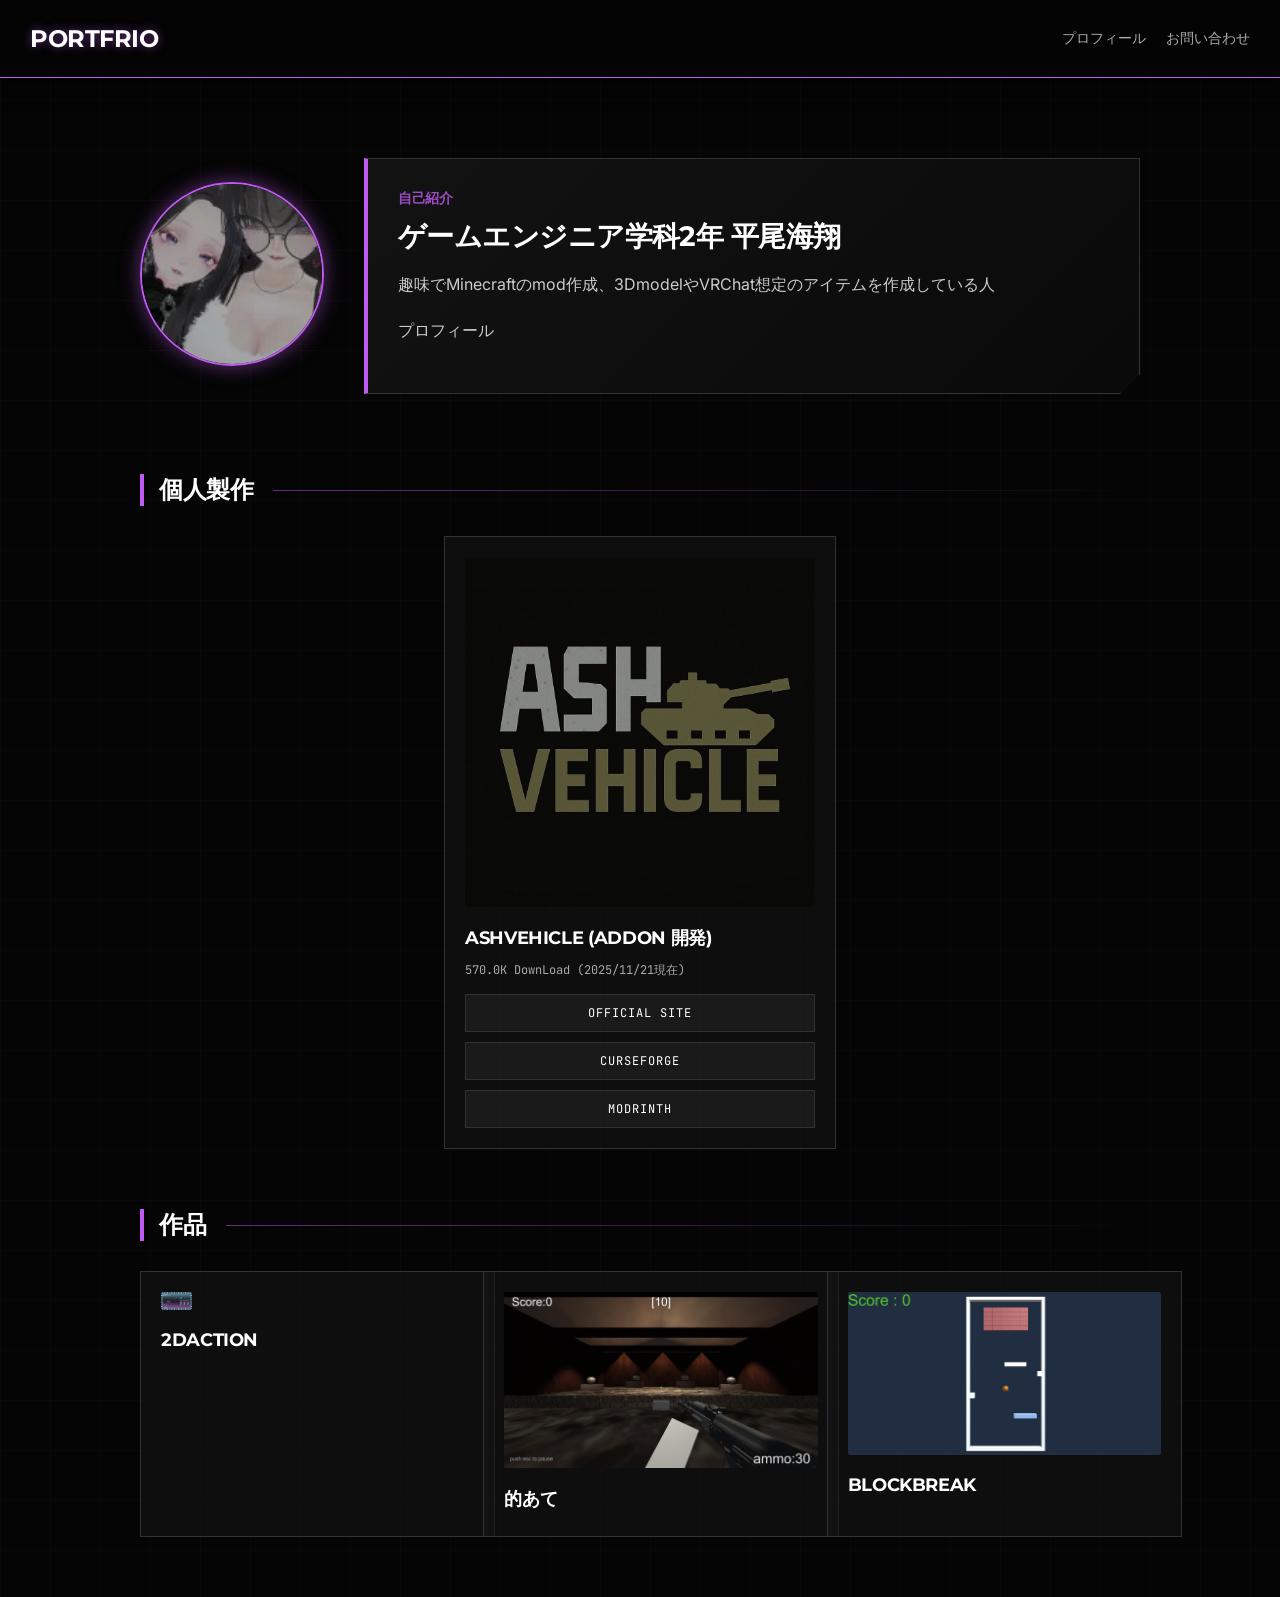
==== index.html @ 1205735f "no message" ====
﻿<!DOCTYPE html>
<html lang="en" xmlns="http://www.w3.org/1999/xhtml">
  <head>
    <meta charset="utf-8" />
    <title>TopParge</title>
    <link rel="preconnect" href="https://fonts.googleapis.com" />
    <link rel="preconnect" href="https://fonts.gstatic.com" crossorigin />
    <link href="https://fonts.googleapis.com/css2?family=Inter:wght@300;400;500;600;700&family=JetBrains+Mono:wght@400;500;700&family=Montserrat:wght@400;500;600;700;800&display=swap" rel="stylesheet" />
    <link rel="stylesheet" href="css/main.css" />
  </head>
  <body>
    <div class="Main">
      <div class="Title">
        <h1>portfrio</h1>
      </div>
      <div class="Menu">
        <p><a href="Profile.html">プロフィール</a></p>
        <p class="contact-note">
          <a
            href="https://mail.google.com/mail/?view=cm&fs=1&to=241210@st.yoshida-g.ac.jp"
            target="_blank"
            rel="noopener noreferrer"
            class="contact-mail"
          >
            お問い合わせ
          </a>
        </p>
      </div>
    </div>

    <div class="Profile">
      <div class="icon">
        <img class="circle-image" src="photo/icon.webp" />
      </div>
      <div class="self-introduction">
        <h3>自己紹介</h3>
        <h4>ゲームエンジニア学科2年 平尾海翔</h4>
        <p>
          趣味でMinecraftのmod作成、3DmodelやVRChat想定のアイテムを作成している人
        </p>
        <p><a href="Profile.html">プロフィール</a></p>
      </div>
    </div>

    <!-- ここから 個人製作セクション -->
    <div class="mywork">
      <h3>個人製作</h3>
      <div class="mywork-list-main">
        <div class="mywork-list">
          <img class="mywork-photo" src="photo/AshVhiecle.png" />
          <h4>AshVehicle (Addon 開発)</h4>
          <p>570.0K DownLoad (2025/11/21現在)</p>
          <div class="link-container">
            <a href="https://ashviper.github.io/AshVehicle-site/" target="_blank" class="link-btn">Official Site</a>
            <a href="https://www.curseforge.com/minecraft/mc-mods/ashvehicle" target="_blank" class="link-btn">CurseForge</a>
            <a href="https://modrinth.com/mod/ashvehicle" target="_blank" class="link-btn">Modrinth</a>
          </div>
        </div>
      </div>
    </div>
    <!-- ここまで 個人製作 -->

    <div class="mywork">
      <h3>作品</h3>
      <div class="mywork-list-main">
        <div class="mywork-list">
          <a href="mywork1.html" class="work-link">
            <img class="mywork-photo" src="photo/2dAction1.png" style="width: 10%; height: 10%;"   />
            <h4>2DAction</h4>
          </a>
        </div>
        <div class="mywork-list">
          <a href="mywork2.html" class="work-link">
            <img class="mywork-photo" src="photo/matoate1.png" />
            <h4>的あて</h4>
          </a>
        </div>
        <div class="mywork-list">
          <a href="mywork3.html" class="work-link">
            <img class="mywork-photo" src="photo/blockbreak1.png" />
            <h4>Blockbreak</h4>
          </a>
        </div>
      </div>
    </div>
  </body>
</html>
---- css/main.css ----
/* --- AshVehicle Theme (Purple Edition) --- */
:root {
  --color-bg: #050505;
  --color-bg-alt: #0f0c0a;
  --color-text: #eeeeee;
  --color-text-muted: #aaaaaa;
  --color-accent: #bf5af2; /* Purple */
  --color-accent-glow: rgba(191, 90, 242, 0.5);
  --color-border: #333333;
  
  --font-heading: "Montserrat", sans-serif;
  --font-body: "Inter", sans-serif;
  --font-mono: "JetBrains Mono", monospace;
}

body {
  margin: 0;
  background-color: var(--color-bg);
  color: var(--color-text);
  font-family: var(--font-body);
  /* Grid Background Pattern */
  background-image: 
    linear-gradient(rgba(191, 90, 242, 0.03) 1px, transparent 1px),
    linear-gradient(90deg, rgba(191, 90, 242, 0.03) 1px, transparent 1px);
  background-size: 50px 50px;
  min-height: 100vh;
}

/* --- Typography --- */
h1, h2, h3, h4 {
  font-family: var(--font-heading);
  text-transform: uppercase;
  font-weight: 700;
  letter-spacing: -0.02em;
  margin: 0;
}

a {
  color: inherit;
  text-decoration: none;
  transition: 0.2s;
}

/* --- Header / HUD Top --- */
.Main {
  background-color: rgba(5, 5, 5, 0.9);
  backdrop-filter: blur(10px);
  display: flex;
  justify-content: space-between;
  align-items: center;
  padding: 15px 30px;
  border-bottom: 1px solid var(--color-accent);
  position: sticky;
  top: 0;
  z-index: 100;
  box-shadow: 0 4px 20px rgba(0,0,0,0.5);
}

.Title h1 {
  font-size: 24px;
  color: #fff;
  text-shadow: 0 0 10px var(--color-accent-glow);
}

.Menu {
  display: flex;
  gap: 20px;
  font-family: var(--font-mono);
  font-size: 14px;
}

.Menu a {
  color: var(--color-text-muted);
  position: relative;
  padding: 5px 0;
}

.Menu a:hover {
  color: var(--color-accent);
  text-shadow: 0 0 8px var(--color-accent-glow);
}

.Menu a::after {
  content: '';
  position: absolute;
  bottom: 0;
  left: 0;
  width: 0%;
  height: 2px;
  background-color: var(--color-accent);
  transition: 0.3s;
}

.Menu a:hover::after {
  width: 100%;
}

/* --- Profile Section (Index) --- */
.Profile {
  display: flex;
  padding: 40px;
  gap: 40px;
  max-width: 1000px;
  margin: 40px auto;
  align-items: center;
}

.icon {
  position: relative;
}

.circle-image {
  width: 180px;
  height: 180px;
  border-radius: 50%;
  object-fit: cover;
  border: 2px solid var(--color-accent);
  box-shadow: 0 0 20px var(--color-accent-glow);
}

.self-introduction {
  flex: 1;
  background: linear-gradient(135deg, rgba(20, 20, 20, 0.9), rgba(10, 10, 10, 0.95));
  padding: 30px;
  border: 1px solid var(--color-border);
  border-left: 4px solid var(--color-accent);
  position: relative;
  clip-path: polygon(
    0 0, 
    100% 0, 
    100% calc(100% - 20px), 
    calc(100% - 20px) 100%, 
    0 100%
  );
}

.self-introduction h3 {
  color: var(--color-accent);
  font-size: 14px;
  font-family: var(--font-mono);
  margin-bottom: 10px;
  opacity: 0.8;
}

.self-introduction h4 {
  font-size: 28px;
  margin-bottom: 15px;
  color: #fff;
}

.self-introduction p {
  line-height: 1.6;
  color: #ccc;
  margin-bottom: 20px;
}

/* --- My Work Section --- */
.mywork {
  max-width: 1000px;
  margin: 0 auto 60px;
  padding: 0 40px;
}

.mywork h3 {
  font-size: 24px;
  margin-bottom: 30px;
  padding-left: 15px;
  border-left: 4px solid var(--color-accent);
  color: #fff;
  display: flex;
  align-items: center;
}

.mywork h3::after {
  content: '';
  flex: 1;
  height: 1px;
  background: linear-gradient(90deg, var(--color-accent), transparent);
  margin-left: 20px;
  opacity: 0.5;
}

.mywork-list-main {
  display: grid;
  grid-template-columns: repeat(auto-fit, minmax(280px, 1fr));
  gap: 30px;
}

.mywork-list {
  background-color: rgba(20, 20, 20, 0.6);
  border: 1px solid var(--color-border);
  padding: 20px;
  transition: 0.3s;
  position: relative;
  overflow: hidden;
  max-width: 350px; /* Prevent stretching */
  width: 100%; /* Ensure it takes available space up to max-width */
  margin: 0 auto; /* Center in grid cell if needed */
}

.mywork-list:hover {
  border-color: var(--color-accent);
  background-color: rgba(30, 30, 30, 0.8);
  transform: translateY(-5px);
  box-shadow: 0 10px 30px rgba(0,0,0,0.5);
}

/* Corner accents for cards */
.mywork-list::before {
  content: '';
  position: absolute;
  top: 0;
  left: 0;
  width: 10px;
  height: 10px;
  border-top: 2px solid var(--color-accent);
  border-left: 2px solid var(--color-accent);
  opacity: 0;
  transition: 0.3s;
}

.mywork-list::after {
  content: '';
  position: absolute;
  bottom: 0;
  right: 0;
  width: 10px;
  height: 10px;
  border-bottom: 2px solid var(--color-accent);
  border-right: 2px solid var(--color-accent);
  opacity: 0;
  transition: 0.3s;
}

.mywork-list:hover::before,
.mywork-list:hover::after {
  opacity: 1;
}

.mywork-photo {
  width: 100%;
  border-radius: 2px;
  margin-bottom: 15px;
  filter: grayscale(20%);
  transition: 0.3s;
}

.mywork-list:hover .mywork-photo {
  filter: grayscale(0%);
}

.mywork-list h4 {
  font-size: 18px;
  margin-bottom: 5px;
  color: #fff;
}

.mywork-list p {
  font-family: var(--font-mono);
  font-size: 12px;
  color: var(--color-text-muted);
  margin-bottom: 15px;
}

/* Work Link Wrapper */
.work-link {
  display: block;
  color: inherit;
  text-decoration: none;
}

.work-link:hover h4 {
  color: var(--color-accent);
  text-shadow: 0 0 10px var(--color-accent-glow);
}

/* Link Buttons */
.link-container {
  display: flex;
  flex-direction: column;
  gap: 10px;
  margin-top: 15px;
}

.link-btn {
  display: flex;
  align-items: center;
  justify-content: center;
  padding: 10px;
  background: rgba(255, 255, 255, 0.05);
  border: 1px solid rgba(255, 255, 255, 0.1);
  color: #fff;
  font-family: var(--font-mono);
  font-size: 12px;
  text-transform: uppercase;
  letter-spacing: 1px;
  transition: 0.3s;
  position: relative;
  overflow: hidden;
}

.link-btn:hover {
  background: var(--color-accent);
  border-color: var(--color-accent);
  color: #000;
  font-weight: 700;
  box-shadow: 0 0 15px var(--color-accent-glow);
}

/* Responsive */
@media (max-width: 768px) {
  .Profile {
    flex-direction: column;
    text-align: center;
    padding: 20px;
  }
  
  .self-introduction {
    border-left: 1px solid var(--color-border);
    border-top: 4px solid var(--color-accent);
  }
  
  .mywork-list-main {
    grid-template-columns: 1fr;
  }
}
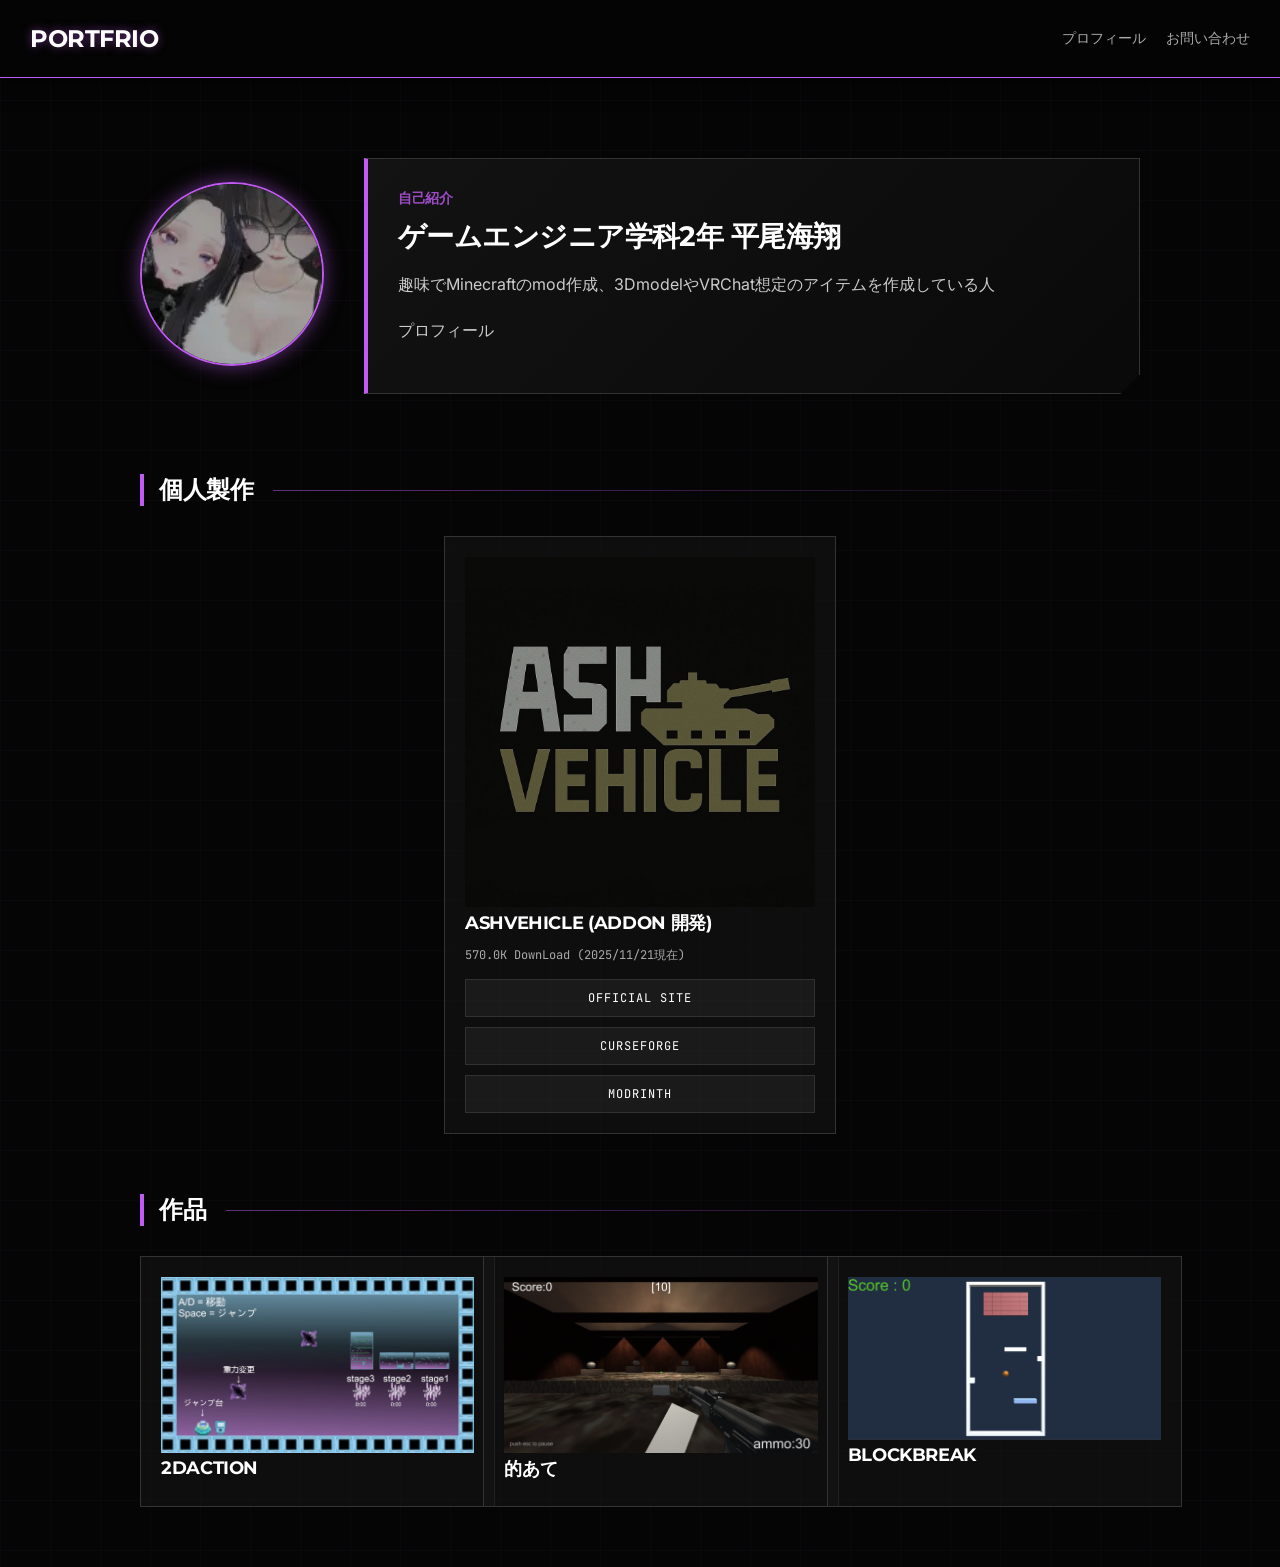
==== commit 6ee0b545: "no message" ====
--- a/index.html
+++ b/index.html
@@ -65,7 +65,7 @@
       <div class="mywork-list-main">
         <div class="mywork-list">
           <a href="mywork1.html" class="work-link">
-            <img class="mywork-photo" src="photo/2dAction1.png" style="width: 10%; height: 10%;"   />
+            <img class="mywork-photo" src="photo/2dAction1.png" />
             <h4>2DAction</h4>
           </a>
         </div>
--- a/css/main.css
+++ b/css/main.css
@@ -237,10 +237,20 @@
   opacity: 1;
 }
 
+.image-wrapper {
+  width: 100%;
+  height: 140px;               /* 画像表示エリアの固定高さ */
+  display: flex;
+  align-items: center;
+  justify-content: center;
+  background: rgba(0, 0, 0, 0.4);
+  margin-bottom: 15px;
+}
+
 .mywork-photo {
-  width: 100%;
-  border-radius: 2px;
-  margin-bottom: 15px;
+  max-width: 100%;
+  max-height: 100%;
+  object-fit: contain;         /* ロゴ全体を収める */
   filter: grayscale(20%);
   transition: 0.3s;
 }
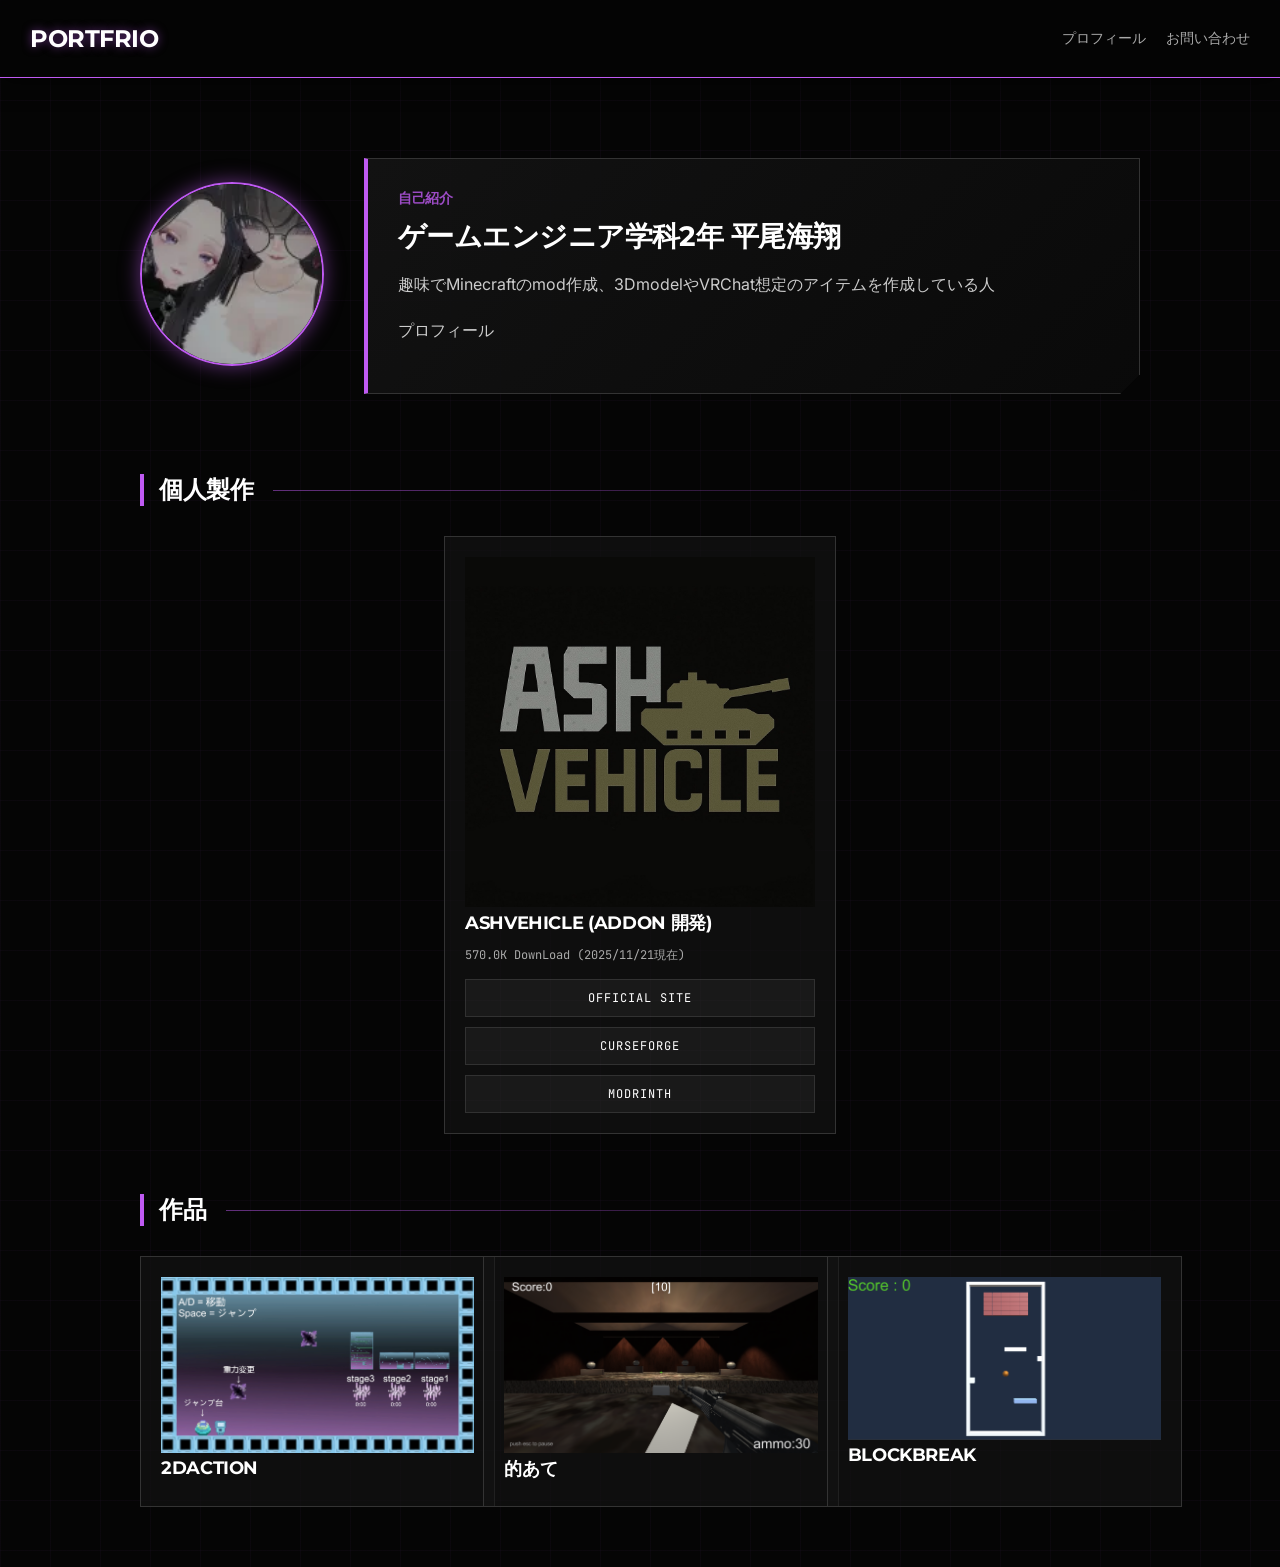
==== commit cd3dd406: "no message" ====
--- a/index.html
+++ b/index.html
@@ -9,7 +9,7 @@
     <link rel="stylesheet" href="css/main.css" />
   </head>
   <body>
-    <div class="Main">
+    <div class="Main animate-on-scroll">
       <div class="Title">
         <h1>portfrio</h1>
       </div>
@@ -28,7 +28,7 @@
       </div>
     </div>
 
-    <div class="Profile">
+    <div class="Profile animate-on-scroll">
       <div class="icon">
         <img class="circle-image" src="photo/icon.webp" />
       </div>
@@ -43,7 +43,7 @@
     </div>
 
     <!-- ここから 個人製作セクション -->
-    <div class="mywork">
+    <div class="mywork animate-on-scroll">
       <h3>個人製作</h3>
       <div class="mywork-list-main">
         <div class="mywork-list">
@@ -60,7 +60,7 @@
     </div>
     <!-- ここまで 個人製作 -->
 
-    <div class="mywork">
+    <div class="mywork animate-on-scroll">
       <h3>作品</h3>
       <div class="mywork-list-main">
         <div class="mywork-list">
@@ -83,5 +83,6 @@
         </div>
       </div>
     </div>
+    <script src="js/script.js"></script>
   </body>
 </html>
--- a/css/main.css
+++ b/css/main.css
@@ -334,3 +334,60 @@
     grid-template-columns: 1fr;
   }
 }
+
+/* --- Animations --- */
+@keyframes fadeIn {
+  from { opacity: 0; }
+  to { opacity: 1; }
+}
+
+@keyframes slideInUp {
+  from {
+    opacity: 0;
+    transform: translateY(30px);
+  }
+  to {
+    opacity: 1;
+    transform: translateY(0);
+  }
+}
+
+@keyframes slideInLeft {
+  from {
+    opacity: 0;
+    transform: translateX(-30px);
+  }
+  to {
+    opacity: 1;
+    transform: translateX(0);
+  }
+}
+
+@keyframes bgScroll {
+  0% { background-position: 0 0; }
+  100% { background-position: 50px 50px; }
+}
+
+/* Apply background animation to body */
+body {
+  animation: bgScroll 20s linear infinite;
+}
+
+/* Scroll Animation Classes */
+.animate-on-scroll {
+  opacity: 0;
+  transform: translateY(30px);
+  transition: opacity 0.6s ease-out, transform 0.6s ease-out;
+  will-change: opacity, transform;
+}
+
+.animate-on-scroll.is-visible {
+  opacity: 1;
+  transform: translateY(0);
+}
+
+/* Staggered delays for children if needed */
+.mywork-list:nth-child(1) { transition-delay: 0.1s; }
+.mywork-list:nth-child(2) { transition-delay: 0.2s; }
+.mywork-list:nth-child(3) { transition-delay: 0.3s; }
+
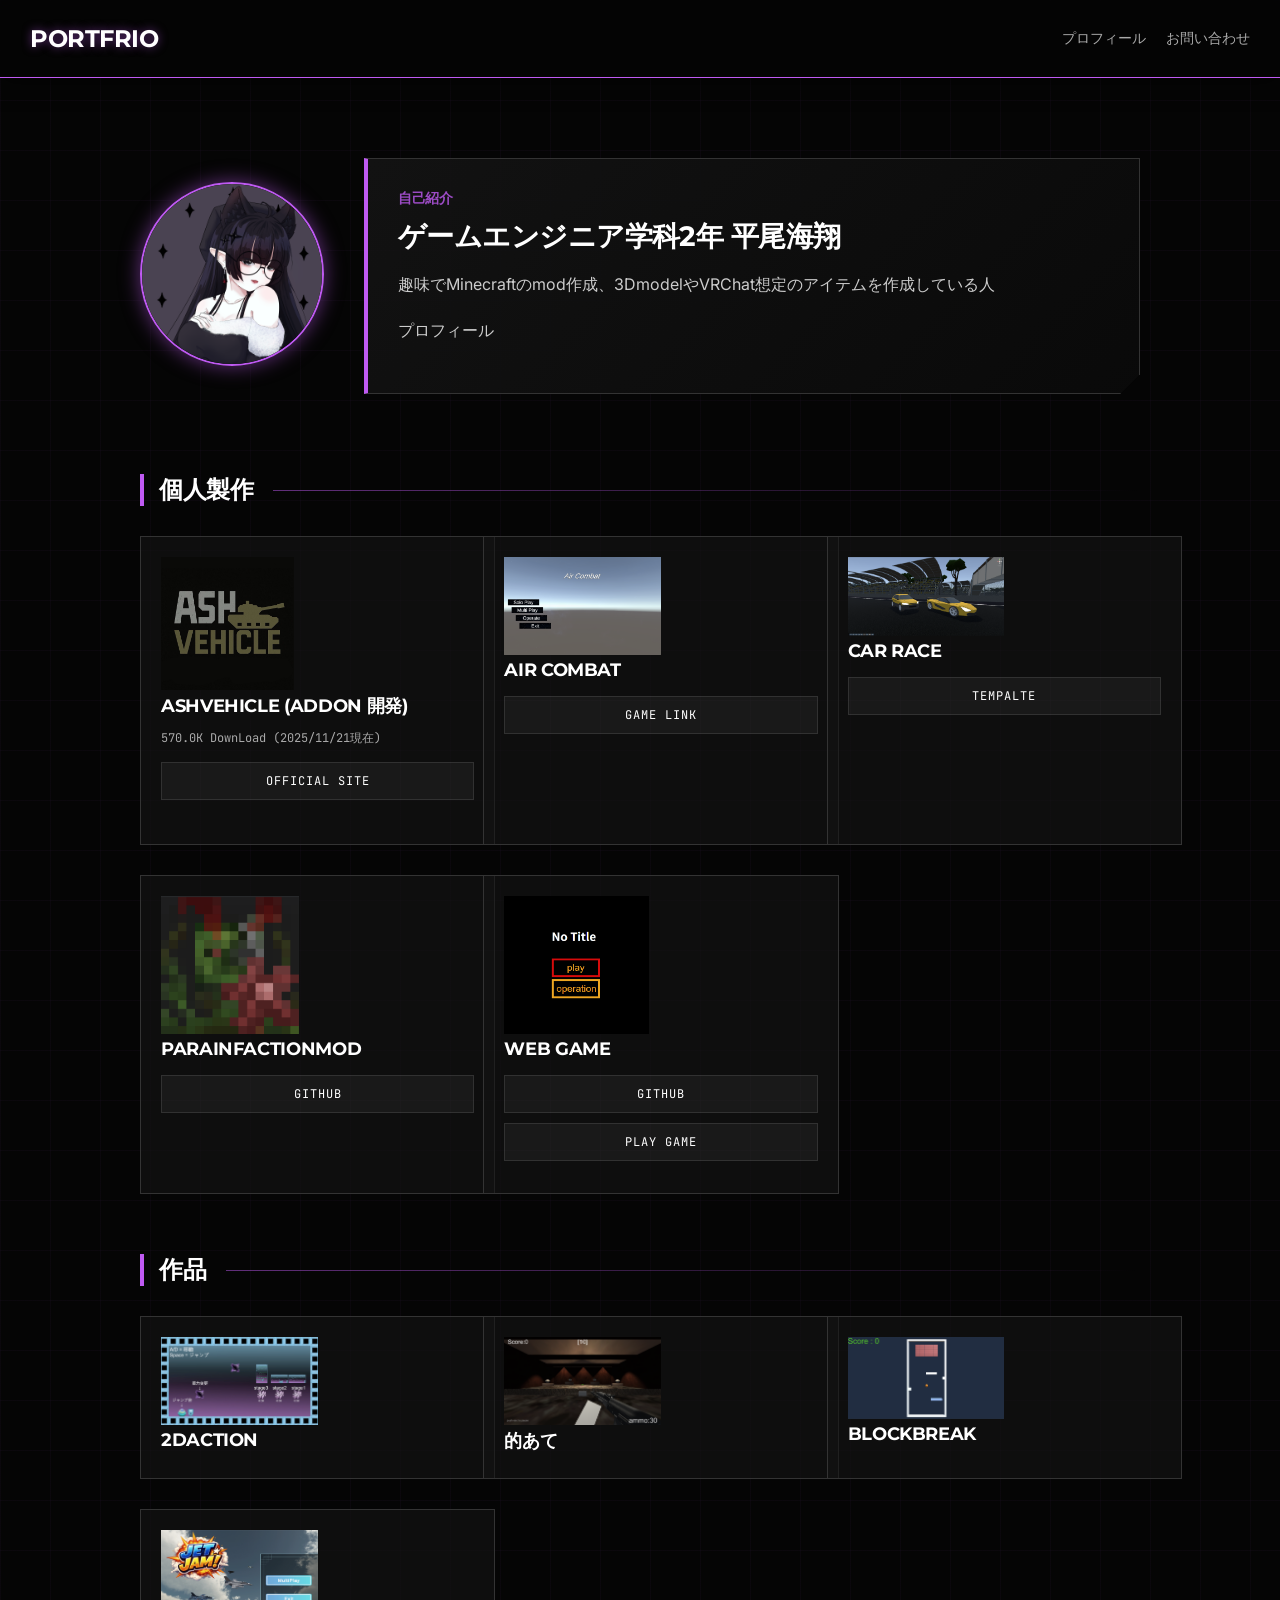
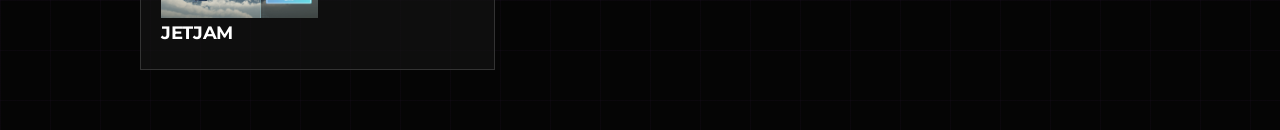
==== commit c20ba3be: "追加" ====
--- a/index.html
+++ b/index.html
@@ -1,11 +1,14 @@
-﻿<!DOCTYPE html>
+﻿<!doctype html>
 <html lang="en" xmlns="http://www.w3.org/1999/xhtml">
   <head>
     <meta charset="utf-8" />
     <title>TopParge</title>
     <link rel="preconnect" href="https://fonts.googleapis.com" />
     <link rel="preconnect" href="https://fonts.gstatic.com" crossorigin />
-    <link href="https://fonts.googleapis.com/css2?family=Inter:wght@300;400;500;600;700&family=JetBrains+Mono:wght@400;500;700&family=Montserrat:wght@400;500;600;700;800&display=swap" rel="stylesheet" />
+    <link
+      href="https://fonts.googleapis.com/css2?family=Inter:wght@300;400;500;600;700&family=JetBrains+Mono:wght@400;500;700&family=Montserrat:wght@400;500;600;700;800&display=swap"
+      rel="stylesheet"
+    />
     <link rel="stylesheet" href="css/main.css" />
   </head>
   <body>
@@ -51,9 +54,61 @@
           <h4>AshVehicle (Addon 開発)</h4>
           <p>570.0K DownLoad (2025/11/21現在)</p>
           <div class="link-container">
-            <a href="https://ashviper.github.io/AshVehicle-site/" target="_blank" class="link-btn">Official Site</a>
-            <a href="https://www.curseforge.com/minecraft/mc-mods/ashvehicle" target="_blank" class="link-btn">CurseForge</a>
-            <a href="https://modrinth.com/mod/ashvehicle" target="_blank" class="link-btn">Modrinth</a>
+            <a
+              href="https://ashviper.github.io/AshVehicle-site/"
+              target="_blank"
+              class="link-btn"
+              >Official Site</a
+            >
+          </div>
+        </div>
+        <div class="mywork-list">
+          <img class="mywork-photo" src="photo/AirCombat.png" />
+          <h4>Air Combat</h4>
+          <div class="link-container">
+            <a
+              href="https://ashviper.github.io/AirfighterGame-Web/"
+              target="_blank"
+              class="link-btn"
+              >Game Link</a
+            >
+          </div>
+        </div>
+        <div class="mywork-list">
+          <img class="mywork-photo" src="photo/RaceGame.png" />
+          <h4>Car Race</h4>
+          <div class="link-container">
+            <a href="" target="_blank" class="link-btn">Tempalte</a>
+          </div>
+        </div>
+        <div class="mywork-list">
+          <img class="mywork-photo" src="photo/ParainfactionIcon.png" />
+          <h4>ParainfactionMod</h4>
+          <div class="link-container">
+            <a
+              href="https://github.com/AshViper/ParaInfaction"
+              target="_blank"
+              class="link-btn"
+              >GitHub</a
+            >
+          </div>
+        </div>
+        <div class="mywork-list">
+          <img class="mywork-photo" src="photo/webGame1.png" />
+          <h4>Web Game</h4>
+          <div class="link-container">
+            <a
+              href="https://github.com/AshViper9110/HTMLGame-test"
+              target="_blank"
+              class="link-btn"
+              >GitHub</a
+            >
+            <a
+              href="https://ashviper9110.github.io/HTMLGame-test/"
+              target="_blank"
+              class="link-btn"
+              >Play Game</a
+            >
           </div>
         </div>
       </div>
@@ -81,6 +136,12 @@
             <h4>Blockbreak</h4>
           </a>
         </div>
+        <div class="mywork-list">
+          <a href="mywork4.html" class="work-link">
+            <img class="mywork-photo" src="photo/jetjam.png" />
+            <h4>JetJam</h4>
+          </a>
+        </div>
       </div>
     </div>
     <script src="js/script.js"></script>
--- a/css/main.css
+++ b/css/main.css
@@ -7,7 +7,7 @@
   --color-accent: #bf5af2; /* Purple */
   --color-accent-glow: rgba(191, 90, 242, 0.5);
   --color-border: #333333;
-  
+
   --font-heading: "Montserrat", sans-serif;
   --font-body: "Inter", sans-serif;
   --font-mono: "JetBrains Mono", monospace;
@@ -19,7 +19,7 @@
   color: var(--color-text);
   font-family: var(--font-body);
   /* Grid Background Pattern */
-  background-image: 
+  background-image:
     linear-gradient(rgba(191, 90, 242, 0.03) 1px, transparent 1px),
     linear-gradient(90deg, rgba(191, 90, 242, 0.03) 1px, transparent 1px);
   background-size: 50px 50px;
@@ -27,7 +27,10 @@
 }
 
 /* --- Typography --- */
-h1, h2, h3, h4 {
+h1,
+h2,
+h3,
+h4 {
   font-family: var(--font-heading);
   text-transform: uppercase;
   font-weight: 700;
@@ -53,7 +56,7 @@
   position: sticky;
   top: 0;
   z-index: 100;
-  box-shadow: 0 4px 20px rgba(0,0,0,0.5);
+  box-shadow: 0 4px 20px rgba(0, 0, 0, 0.5);
 }
 
 .Title h1 {
@@ -81,7 +84,7 @@
 }
 
 .Menu a::after {
-  content: '';
+  content: "";
   position: absolute;
   bottom: 0;
   left: 0;
@@ -120,16 +123,20 @@
 
 .self-introduction {
   flex: 1;
-  background: linear-gradient(135deg, rgba(20, 20, 20, 0.9), rgba(10, 10, 10, 0.95));
+  background: linear-gradient(
+    135deg,
+    rgba(20, 20, 20, 0.9),
+    rgba(10, 10, 10, 0.95)
+  );
   padding: 30px;
   border: 1px solid var(--color-border);
   border-left: 4px solid var(--color-accent);
   position: relative;
   clip-path: polygon(
-    0 0, 
-    100% 0, 
-    100% calc(100% - 20px), 
-    calc(100% - 20px) 100%, 
+    0 0,
+    100% 0,
+    100% calc(100% - 20px),
+    calc(100% - 20px) 100%,
     0 100%
   );
 }
@@ -172,7 +179,7 @@
 }
 
 .mywork h3::after {
-  content: '';
+  content: "";
   flex: 1;
   height: 1px;
   background: linear-gradient(90deg, var(--color-accent), transparent);
@@ -202,12 +209,12 @@
   border-color: var(--color-accent);
   background-color: rgba(30, 30, 30, 0.8);
   transform: translateY(-5px);
-  box-shadow: 0 10px 30px rgba(0,0,0,0.5);
+  box-shadow: 0 10px 30px rgba(0, 0, 0, 0.5);
 }
 
 /* Corner accents for cards */
 .mywork-list::before {
-  content: '';
+  content: "";
   position: absolute;
   top: 0;
   left: 0;
@@ -220,7 +227,7 @@
 }
 
 .mywork-list::after {
-  content: '';
+  content: "";
   position: absolute;
   bottom: 0;
   right: 0;
@@ -239,7 +246,7 @@
 
 .image-wrapper {
   width: 100%;
-  height: 140px;               /* 画像表示エリアの固定高さ */
+  height: 140px; /* 画像表示エリアの固定高さ */
   display: flex;
   align-items: center;
   justify-content: center;
@@ -248,9 +255,9 @@
 }
 
 .mywork-photo {
-  max-width: 100%;
-  max-height: 100%;
-  object-fit: contain;         /* ロゴ全体を収める */
+  max-width: 50%;
+  max-height: 50%;
+  object-fit: contain; /* ロゴ全体を収める */
   filter: grayscale(20%);
   transition: 0.3s;
 }
@@ -324,12 +331,12 @@
     text-align: center;
     padding: 20px;
   }
-  
+
   .self-introduction {
     border-left: 1px solid var(--color-border);
     border-top: 4px solid var(--color-accent);
   }
-  
+
   .mywork-list-main {
     grid-template-columns: 1fr;
   }
@@ -337,8 +344,12 @@
 
 /* --- Animations --- */
 @keyframes fadeIn {
-  from { opacity: 0; }
-  to { opacity: 1; }
+  from {
+    opacity: 0;
+  }
+  to {
+    opacity: 1;
+  }
 }
 
 @keyframes slideInUp {
@@ -364,8 +375,12 @@
 }
 
 @keyframes bgScroll {
-  0% { background-position: 0 0; }
-  100% { background-position: 50px 50px; }
+  0% {
+    background-position: 0 0;
+  }
+  100% {
+    background-position: 50px 50px;
+  }
 }
 
 /* Apply background animation to body */
@@ -377,7 +392,9 @@
 .animate-on-scroll {
   opacity: 0;
   transform: translateY(30px);
-  transition: opacity 0.6s ease-out, transform 0.6s ease-out;
+  transition:
+    opacity 0.6s ease-out,
+    transform 0.6s ease-out;
   will-change: opacity, transform;
 }
 
@@ -387,7 +404,12 @@
 }
 
 /* Staggered delays for children if needed */
-.mywork-list:nth-child(1) { transition-delay: 0.1s; }
-.mywork-list:nth-child(2) { transition-delay: 0.2s; }
-.mywork-list:nth-child(3) { transition-delay: 0.3s; }
-
+.mywork-list:nth-child(1) {
+  transition-delay: 0.1s;
+}
+.mywork-list:nth-child(2) {
+  transition-delay: 0.2s;
+}
+.mywork-list:nth-child(3) {
+  transition-delay: 0.3s;
+}
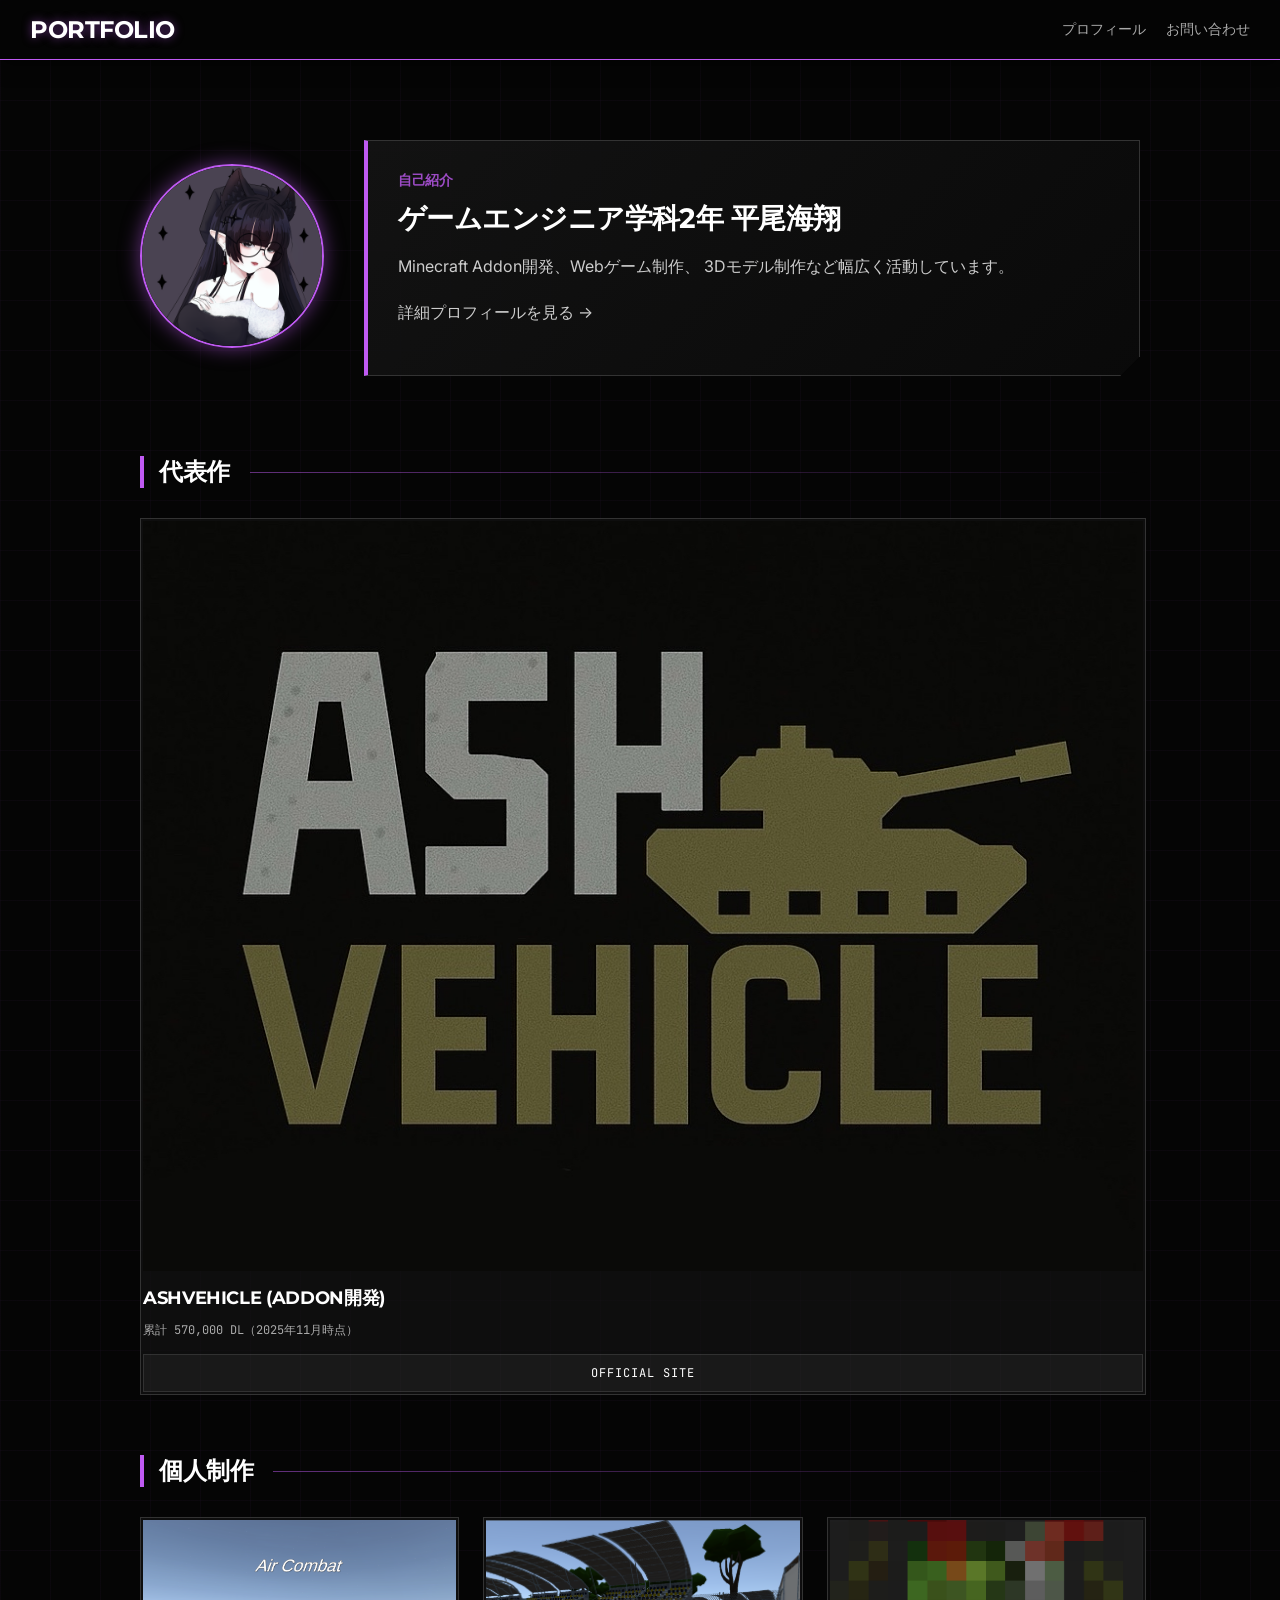
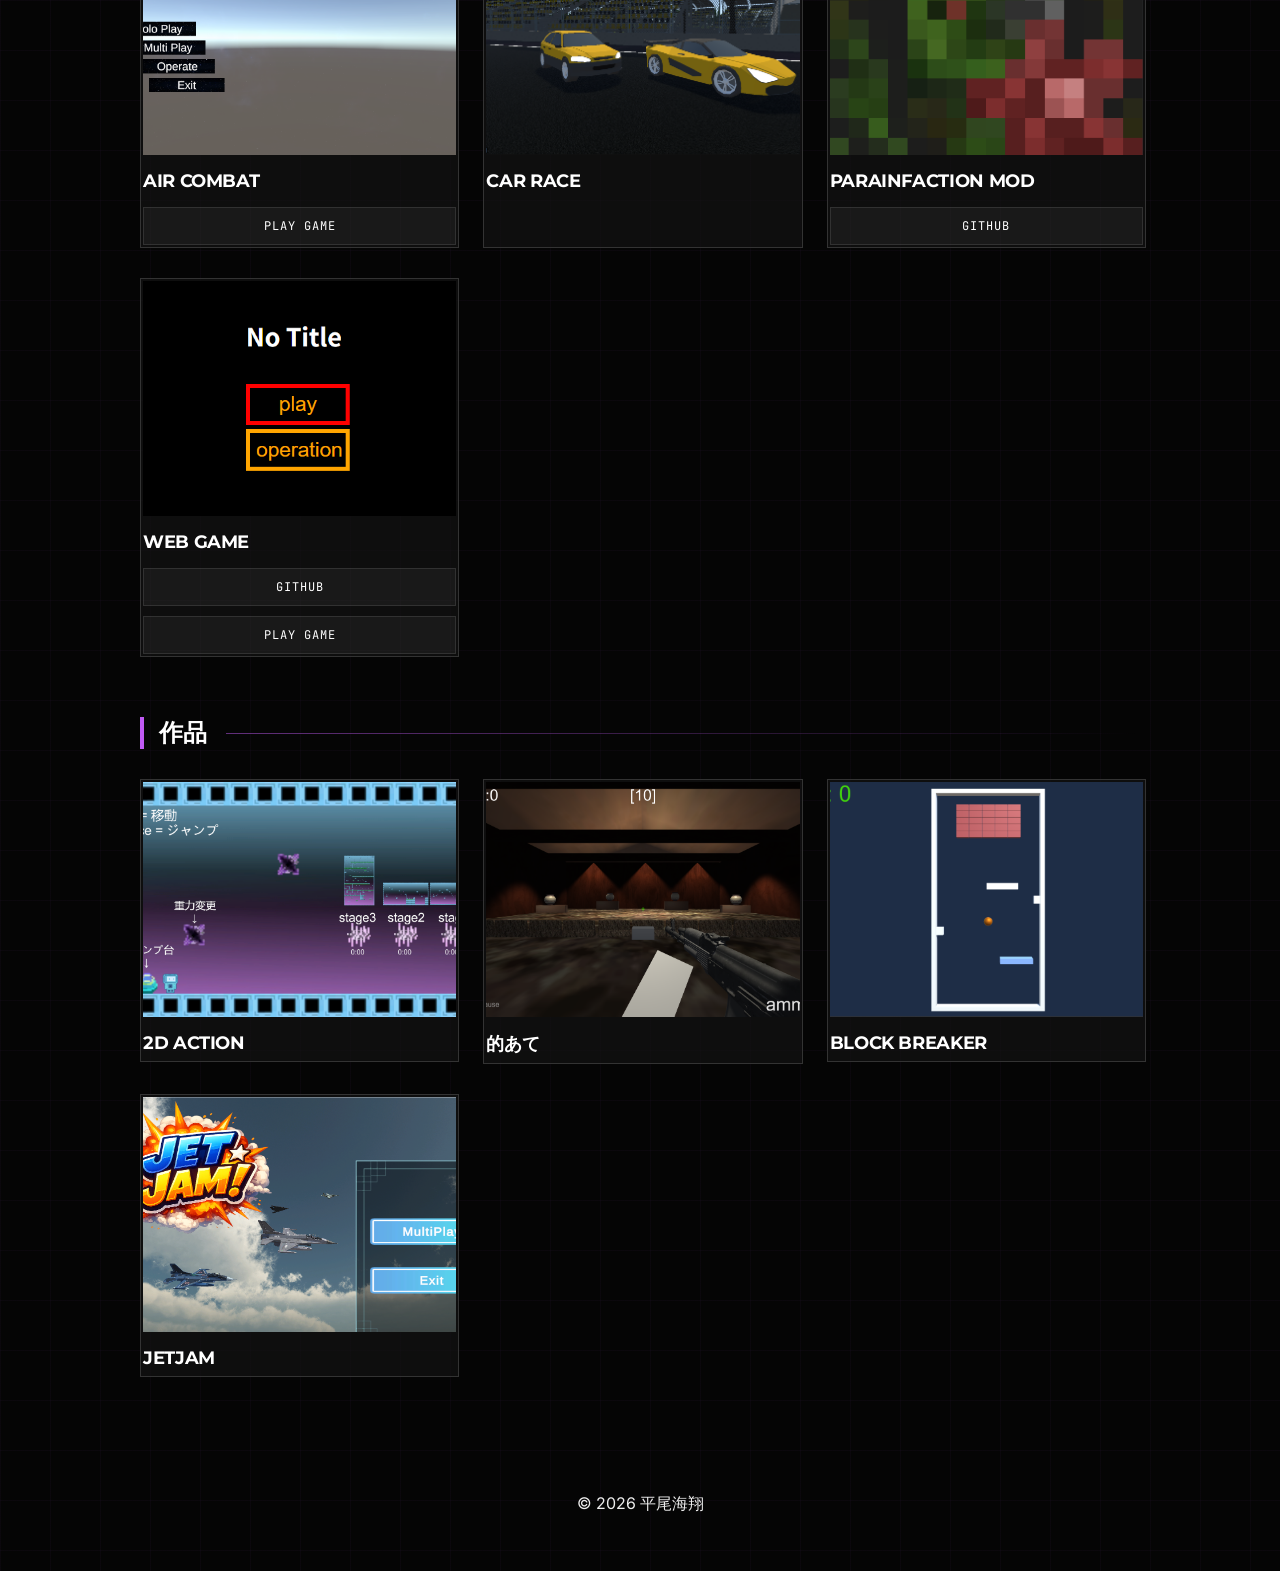
==== commit 9a2ca6c6: "タイポの修正" ====
--- a/index.html
+++ b/index.html
@@ -1,149 +1,244 @@
 ﻿<!doctype html>
-<html lang="en" xmlns="http://www.w3.org/1999/xhtml">
+<html lang="ja">
   <head>
     <meta charset="utf-8" />
-    <title>TopParge</title>
+    <title>Portfolio | 平尾海翔</title>
+
+    <!-- Fonts -->
     <link rel="preconnect" href="https://fonts.googleapis.com" />
     <link rel="preconnect" href="https://fonts.gstatic.com" crossorigin />
     <link
       href="https://fonts.googleapis.com/css2?family=Inter:wght@300;400;500;600;700&family=JetBrains+Mono:wght@400;500;700&family=Montserrat:wght@400;500;600;700;800&display=swap"
       rel="stylesheet"
     />
+
     <link rel="stylesheet" href="css/main.css" />
   </head>
+
   <body>
-    <div class="Main animate-on-scroll">
+    <!-- ================= HEADER ================= -->
+    <header class="Main animate-on-scroll">
       <div class="Title">
-        <h1>portfrio</h1>
+        <h1>Portfolio</h1>
       </div>
-      <div class="Menu">
-        <p><a href="Profile.html">プロフィール</a></p>
-        <p class="contact-note">
-          <a
-            href="https://mail.google.com/mail/?view=cm&fs=1&to=241210@st.yoshida-g.ac.jp"
-            target="_blank"
-            rel="noopener noreferrer"
-            class="contact-mail"
-          >
-            お問い合わせ
-          </a>
-        </p>
-      </div>
-    </div>
-
-    <div class="Profile animate-on-scroll">
-      <div class="icon">
-        <img class="circle-image" src="photo/icon.webp" />
-      </div>
-      <div class="self-introduction">
-        <h3>自己紹介</h3>
-        <h4>ゲームエンジニア学科2年 平尾海翔</h4>
-        <p>
-          趣味でMinecraftのmod作成、3DmodelやVRChat想定のアイテムを作成している人
-        </p>
-        <p><a href="Profile.html">プロフィール</a></p>
-      </div>
-    </div>
-
-    <!-- ここから 個人製作セクション -->
-    <div class="mywork animate-on-scroll">
-      <h3>個人製作</h3>
-      <div class="mywork-list-main">
-        <div class="mywork-list">
-          <img class="mywork-photo" src="photo/AshVhiecle.png" />
-          <h4>AshVehicle (Addon 開発)</h4>
-          <p>570.0K DownLoad (2025/11/21現在)</p>
-          <div class="link-container">
-            <a
-              href="https://ashviper.github.io/AshVehicle-site/"
-              target="_blank"
-              class="link-btn"
-              >Official Site</a
-            >
-          </div>
-        </div>
-        <div class="mywork-list">
-          <img class="mywork-photo" src="photo/AirCombat.png" />
-          <h4>Air Combat</h4>
-          <div class="link-container">
-            <a
-              href="https://ashviper.github.io/AirfighterGame-Web/"
-              target="_blank"
-              class="link-btn"
-              >Game Link</a
-            >
-          </div>
-        </div>
-        <div class="mywork-list">
-          <img class="mywork-photo" src="photo/RaceGame.png" />
-          <h4>Car Race</h4>
-          <div class="link-container">
-            <a href="" target="_blank" class="link-btn">Tempalte</a>
-          </div>
-        </div>
-        <div class="mywork-list">
-          <img class="mywork-photo" src="photo/ParainfactionIcon.png" />
-          <h4>ParainfactionMod</h4>
-          <div class="link-container">
-            <a
-              href="https://github.com/AshViper/ParaInfaction"
-              target="_blank"
-              class="link-btn"
-              >GitHub</a
-            >
-          </div>
-        </div>
-        <div class="mywork-list">
-          <img class="mywork-photo" src="photo/webGame1.png" />
-          <h4>Web Game</h4>
-          <div class="link-container">
-            <a
-              href="https://github.com/AshViper9110/HTMLGame-test"
-              target="_blank"
-              class="link-btn"
-              >GitHub</a
-            >
-            <a
-              href="https://ashviper9110.github.io/HTMLGame-test/"
-              target="_blank"
-              class="link-btn"
-              >Play Game</a
-            >
-          </div>
-        </div>
-      </div>
-    </div>
-    <!-- ここまで 個人製作 -->
-
-    <div class="mywork animate-on-scroll">
-      <h3>作品</h3>
-      <div class="mywork-list-main">
-        <div class="mywork-list">
+
+      <nav class="Menu">
+        <a href="Profile.html">プロフィール</a>
+        <a
+          href="https://mail.google.com/mail/?view=cm&fs=1&to=241210@st.yoshida-g.ac.jp"
+          target="_blank"
+          rel="noopener noreferrer"
+        >
+          お問い合わせ
+        </a>
+      </nav>
+    </header>
+
+    <!-- ================= MAIN ================= -->
+    <main>
+      <!-- ===== Profile ===== -->
+      <section class="Profile animate-on-scroll">
+        <div class="icon">
+          <img
+            class="circle-image"
+            src="photo/icon.webp"
+            alt="プロフィールアイコン"
+          />
+        </div>
+
+        <div class="self-introduction">
+          <h3>自己紹介</h3>
+          <h4>ゲームエンジニア学科2年 平尾海翔</h4>
+          <p>
+            Minecraft Addon開発、Webゲーム制作、
+            3Dモデル制作など幅広く活動しています。
+          </p>
+          <p>
+            <a href="Profile.html">詳細プロフィールを見る →</a>
+          </p>
+        </div>
+      </section>
+
+      <!-- ===== 代表作（強調セクション） ===== -->
+      <section class="mywork animate-on-scroll">
+        <h3>代表作</h3>
+
+        <div class="mywork-list-main">
+          <div class="mywork-list">
+            <div class="image-wrapper">
+              <img
+                class="mywork-photo"
+                src="photo/AshVhiecle.png"
+                alt="AshVehicle Addon"
+              />
+            </div>
+
+            <h4>AshVehicle (Addon開発)</h4>
+
+            <p class="achievement">累計 570,000 DL（2025年11月時点）</p>
+
+            <div class="link-container">
+              <a
+                href="https://ashviper.github.io/AshVehicle-site/"
+                target="_blank"
+                class="link-btn"
+              >
+                Official Site
+              </a>
+            </div>
+          </div>
+        </div>
+      </section>
+
+      <!-- ===== 個人制作 ===== -->
+      <section class="mywork animate-on-scroll">
+        <h3>個人制作</h3>
+
+        <div class="mywork-list-main">
+          <div class="mywork-list">
+            <div class="image-wrapper">
+              <img
+                class="mywork-photo"
+                src="photo/AirCombat.png"
+                alt="Air Combat"
+              />
+            </div>
+            <h4>Air Combat</h4>
+            <div class="link-container">
+              <a
+                href="https://ashviper.github.io/AirfighterGame-Web/"
+                target="_blank"
+                class="link-btn"
+              >
+                Play Game
+              </a>
+            </div>
+          </div>
+
+          <div class="mywork-list">
+            <div class="image-wrapper">
+              <img
+                class="mywork-photo"
+                src="photo/RaceGame.png"
+                alt="Car Race Game"
+              />
+            </div>
+            <h4>Car Race</h4>
+          </div>
+
+          <div class="mywork-list">
+            <div class="image-wrapper">
+              <img
+                class="mywork-photo"
+                src="photo/ParainfactionIcon.png"
+                alt="ParaInfaction Mod"
+              />
+            </div>
+            <h4>Parainfaction Mod</h4>
+            <div class="link-container">
+              <a
+                href="https://github.com/AshViper/ParaInfaction"
+                target="_blank"
+                class="link-btn"
+              >
+                GitHub
+              </a>
+            </div>
+          </div>
+
+          <div class="mywork-list">
+            <div class="image-wrapper">
+              <img
+                class="mywork-photo"
+                src="photo/webGame1.png"
+                alt="Web Game"
+              />
+            </div>
+            <h4>Web Game</h4>
+            <div class="link-container">
+              <a
+                href="https://github.com/AshViper9110/HTMLGame-test"
+                target="_blank"
+                class="link-btn"
+              >
+                GitHub
+              </a>
+              <a
+                href="https://ashviper9110.github.io/HTMLGame-test/"
+                target="_blank"
+                class="link-btn"
+              >
+                Play Game
+              </a>
+            </div>
+          </div>
+        </div>
+      </section>
+
+      <!-- ===== 作品（詳細ページあり） ===== -->
+      <section class="mywork animate-on-scroll">
+        <h3>作品</h3>
+
+        <div class="mywork-list-main">
           <a href="mywork1.html" class="work-link">
-            <img class="mywork-photo" src="photo/2dAction1.png" />
-            <h4>2DAction</h4>
-          </a>
-        </div>
-        <div class="mywork-list">
+            <div class="mywork-list">
+              <div class="image-wrapper">
+                <img
+                  class="mywork-photo"
+                  src="photo/2dAction1.png"
+                  alt="2D Action Game"
+                />
+              </div>
+              <h4>2D Action</h4>
+            </div>
+          </a>
+
           <a href="mywork2.html" class="work-link">
-            <img class="mywork-photo" src="photo/matoate1.png" />
-            <h4>的あて</h4>
-          </a>
-        </div>
-        <div class="mywork-list">
+            <div class="mywork-list">
+              <div class="image-wrapper">
+                <img
+                  class="mywork-photo"
+                  src="photo/matoate1.png"
+                  alt="的あてゲーム"
+                />
+              </div>
+              <h4>的あて</h4>
+            </div>
+          </a>
+
           <a href="mywork3.html" class="work-link">
-            <img class="mywork-photo" src="photo/blockbreak1.png" />
-            <h4>Blockbreak</h4>
-          </a>
-        </div>
-        <div class="mywork-list">
+            <div class="mywork-list">
+              <div class="image-wrapper">
+                <img
+                  class="mywork-photo"
+                  src="photo/blockbreak1.png"
+                  alt="Block Breaker"
+                />
+              </div>
+              <h4>Block Breaker</h4>
+            </div>
+          </a>
+
           <a href="mywork4.html" class="work-link">
-            <img class="mywork-photo" src="photo/jetjam.png" />
-            <h4>JetJam</h4>
-          </a>
-        </div>
-      </div>
-    </div>
+            <div class="mywork-list">
+              <div class="image-wrapper">
+                <img
+                  class="mywork-photo"
+                  src="photo/jetjam.png"
+                  alt="JetJam Game"
+                />
+              </div>
+              <h4>JetJam</h4>
+            </div>
+          </a>
+        </div>
+      </section>
+    </main>
+
+    <footer style="text-align: center; padding: 40px 0">
+      <p>© 2026 平尾海翔</p>
+    </footer>
+
     <script src="js/script.js"></script>
   </body>
 </html>
--- a/css/main.css
+++ b/css/main.css
@@ -196,11 +196,11 @@
 .mywork-list {
   background-color: rgba(20, 20, 20, 0.6);
   border: 1px solid var(--color-border);
-  padding: 20px;
+  padding: 2px;
   transition: 0.3s;
   position: relative;
   overflow: hidden;
-  max-width: 350px; /* Prevent stretching */
+  max-width: none; /* Prevent stretching */
   width: 100%; /* Ensure it takes available space up to max-width */
   margin: 0 auto; /* Center in grid cell if needed */
 }
@@ -246,20 +246,17 @@
 
 .image-wrapper {
   width: 100%;
-  height: 140px; /* 画像表示エリアの固定高さ */
-  display: flex;
-  align-items: center;
-  justify-content: center;
+  aspect-ratio: 4 / 3; /* ← これが最適解 */
+  overflow: hidden;
   background: rgba(0, 0, 0, 0.4);
   margin-bottom: 15px;
 }
 
 .mywork-photo {
-  max-width: 50%;
-  max-height: 50%;
-  object-fit: contain; /* ロゴ全体を収める */
-  filter: grayscale(20%);
-  transition: 0.3s;
+  width: 100%;
+  height: 100%;
+  object-fit: cover;
+  display: block;
 }
 
 .mywork-list:hover .mywork-photo {
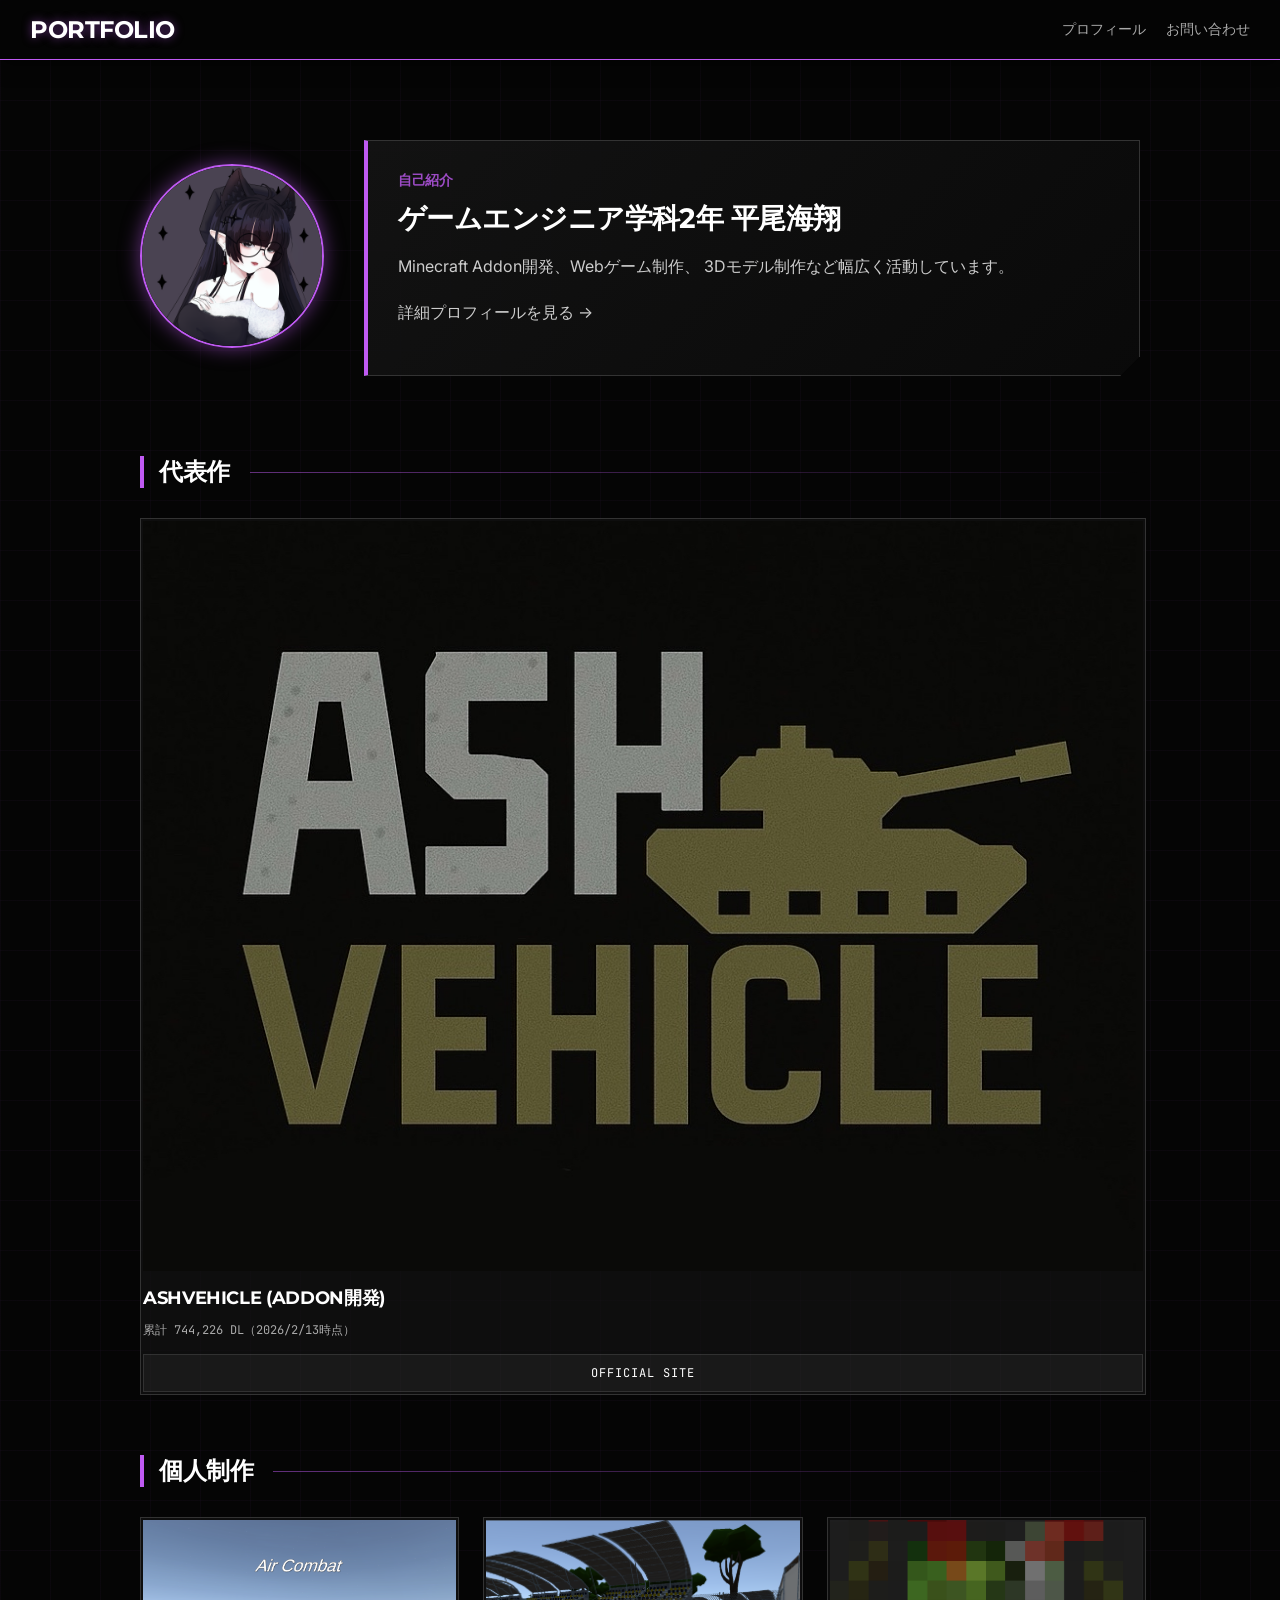
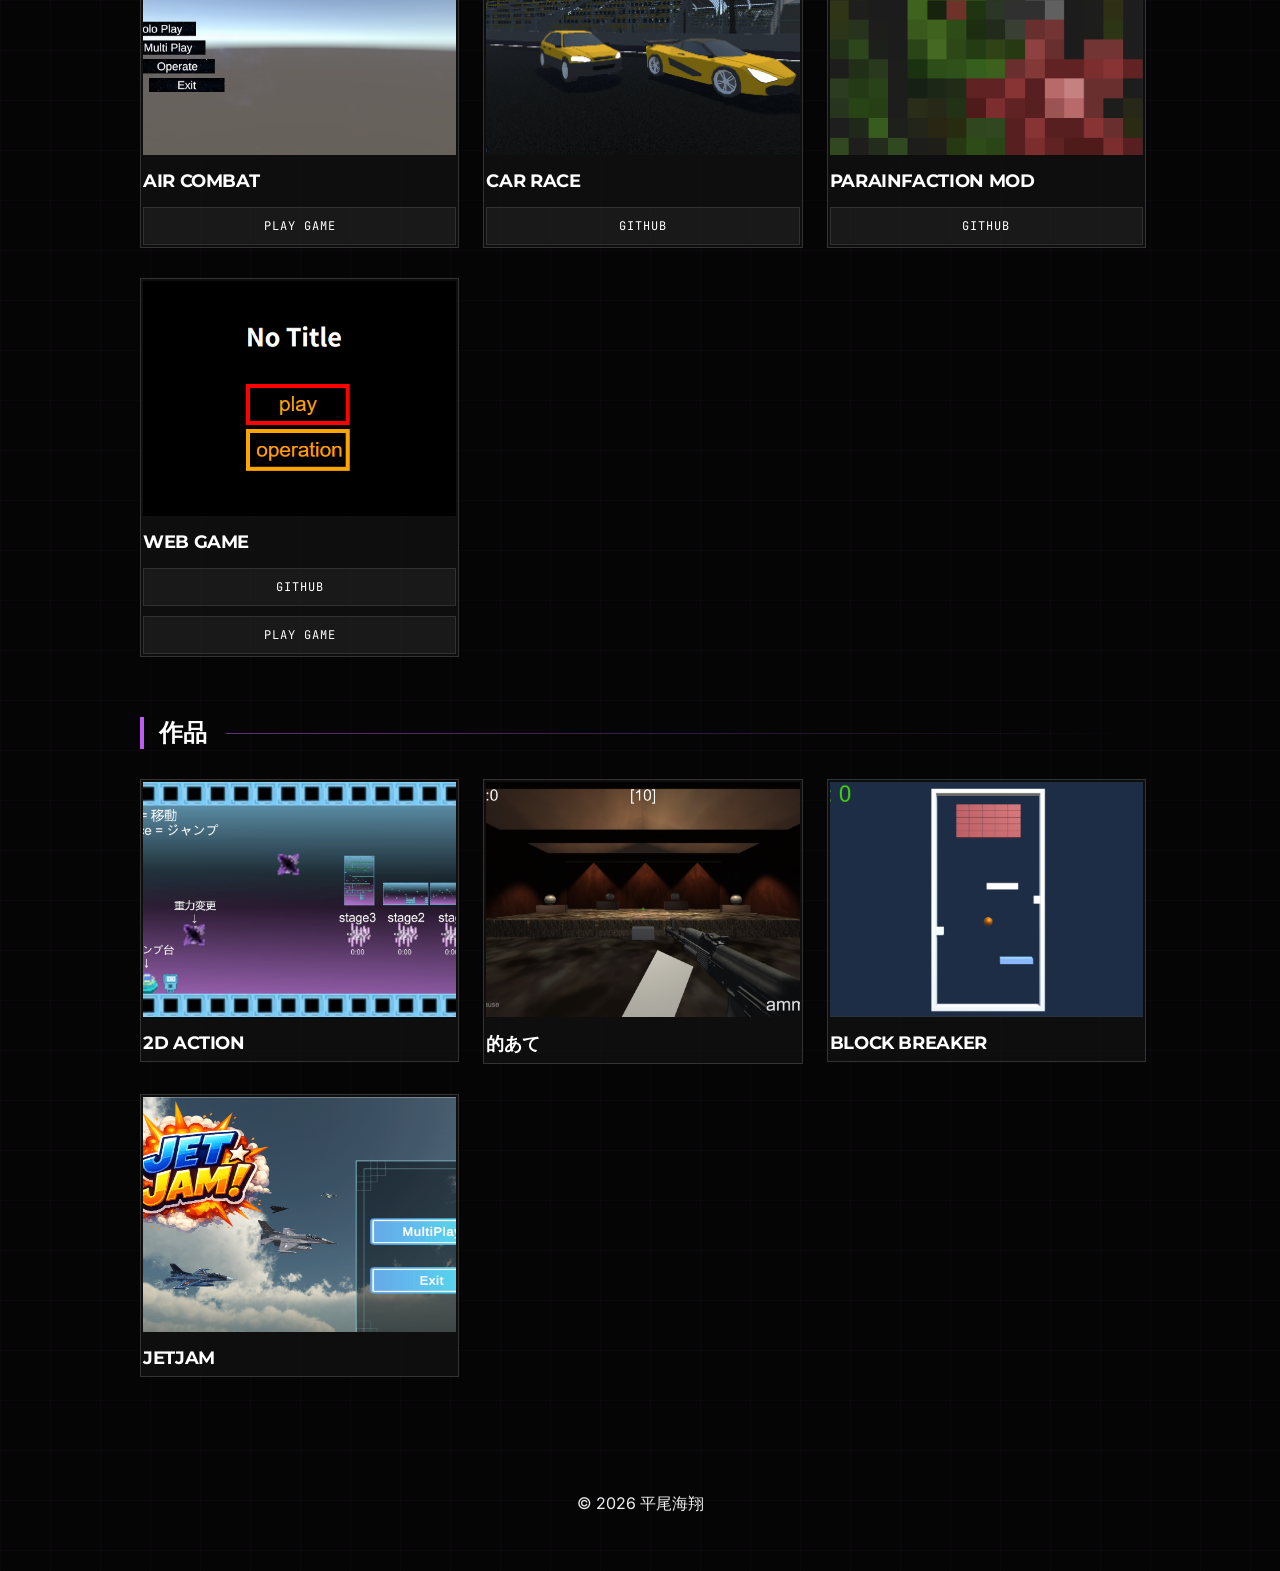
==== commit a7b51f03: "画像サイズがでかすぎる部分の修正 download数を最新に" ====
--- a/index.html
+++ b/index.html
@@ -75,7 +75,7 @@
 
             <h4>AshVehicle (Addon開発)</h4>
 
-            <p class="achievement">累計 570,000 DL（2025年11月時点）</p>
+            <p class="achievement">累計 744,226 DL（2026/2/13時点）</p>
 
             <div class="link-container">
               <a
@@ -124,6 +124,15 @@
               />
             </div>
             <h4>Car Race</h4>
+            <div class="link-container">
+              <a
+                href="https://github.com/AshViper/SimpleDriftRace"
+                target="_blank"
+                class="link-btn"
+              >
+                GitHub
+              </a>
+            </div>
           </div>
 
           <div class="mywork-list">
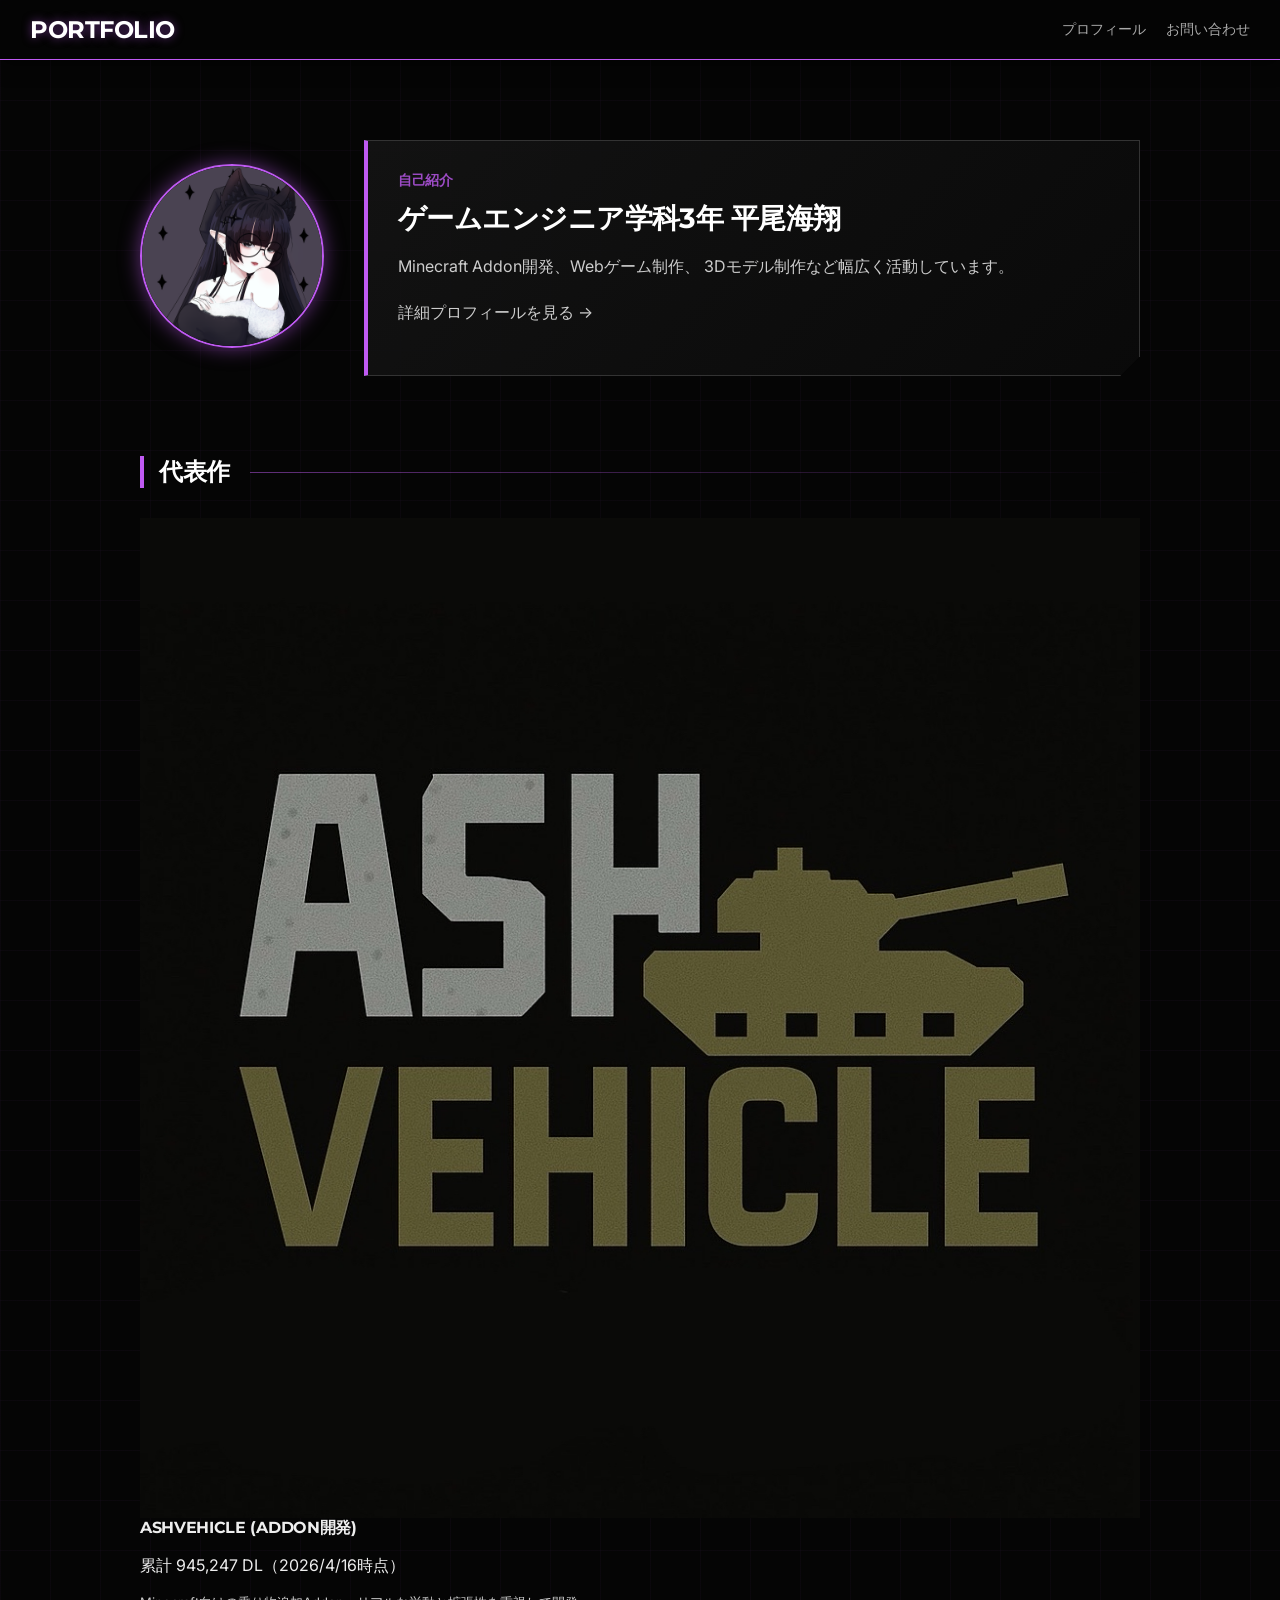
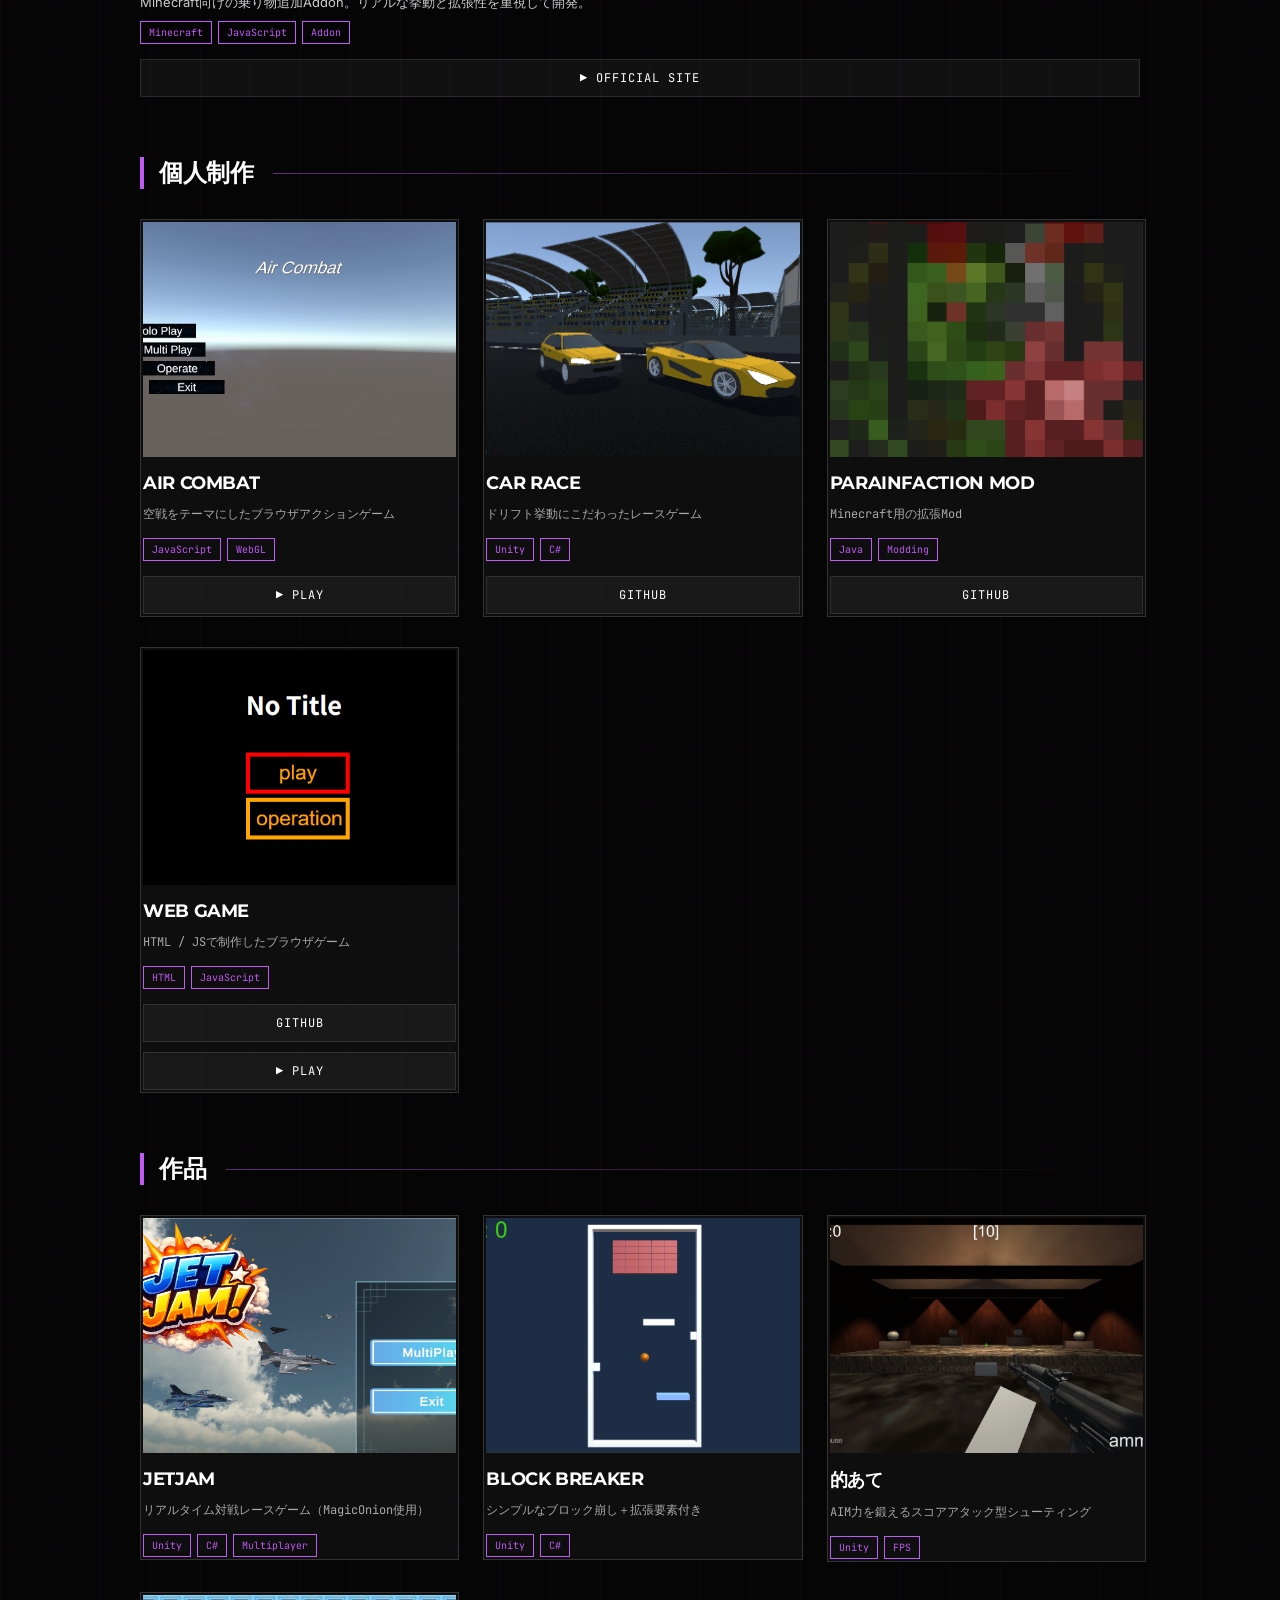
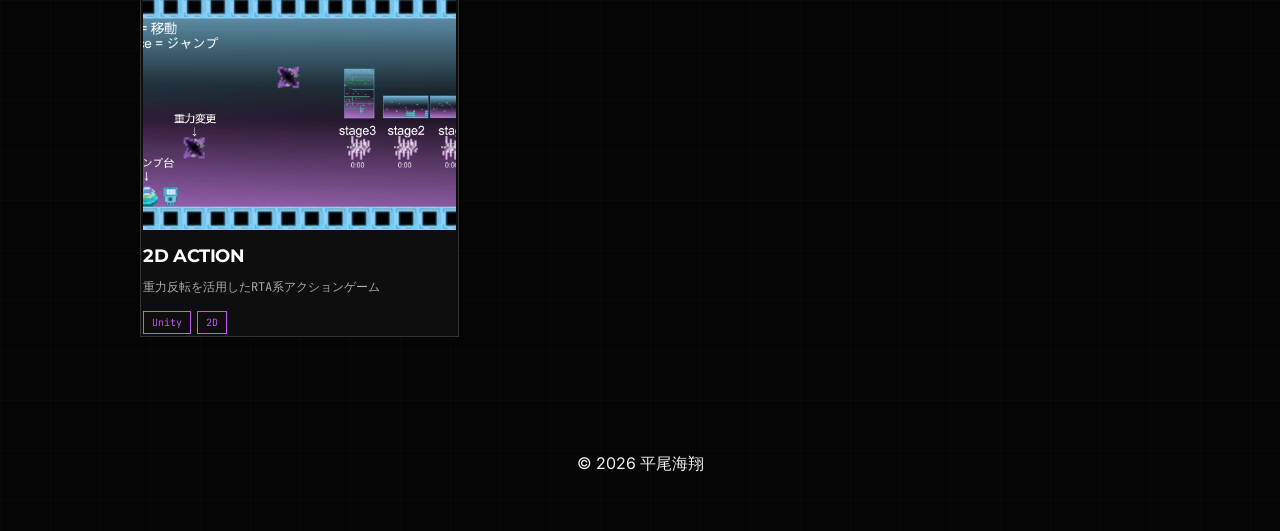
==== commit 64fb097e: "就活に向けて、情報更新と修正" ====
--- a/index.html
+++ b/index.html
@@ -48,7 +48,7 @@
 
         <div class="self-introduction">
           <h3>自己紹介</h3>
-          <h4>ゲームエンジニア学科2年 平尾海翔</h4>
+          <h4>ゲームエンジニア学科3年 平尾海翔</h4>
           <p>
             Minecraft Addon開発、Webゲーム制作、
             3Dモデル制作など幅広く活動しています。
@@ -60,186 +60,237 @@
       </section>
 
       <!-- ===== 代表作（強調セクション） ===== -->
-      <section class="mywork animate-on-scroll">
+     <section class="mywork animate-on-scroll">
         <h3>代表作</h3>
 
-        <div class="mywork-list-main">
-          <div class="mywork-list">
-            <div class="image-wrapper">
-              <img
-                class="mywork-photo"
-                src="photo/AshVhiecle.png"
-                alt="AshVehicle Addon"
-              />
-            </div>
-
+        <div class="featured-work">
+
+          <div class="featured-image">
+            <img class="mywork-photo" src="photo/AshVhiecle.png" />
+          </div>
+
+          <div class="featured-content">
             <h4>AshVehicle (Addon開発)</h4>
 
-            <p class="achievement">累計 744,226 DL（2026/2/13時点）</p>
+            <p class="achievement">
+              累計 945,247 DL（2026/4/16時点）
+            </p>
+
+            <p class="work-desc">
+              Minecraft向けの乗り物追加Addon。リアルな挙動と拡張性を重視して開発。
+            </p>
+
+            <div class="tag-container">
+              <span class="tag">Minecraft</span>
+              <span class="tag">JavaScript</span>
+              <span class="tag">Addon</span>
+            </div>
 
             <div class="link-container">
-              <a
-                href="https://ashviper.github.io/AshVehicle-site/"
-                target="_blank"
-                class="link-btn"
-              >
-                Official Site
+              <a href="https://ashviper.github.io/AshVehicle-site/" target="_blank" class="link-btn primary">
+                ▶ Official Site
               </a>
             </div>
           </div>
+
         </div>
       </section>
 
       <!-- ===== 個人制作 ===== -->
       <section class="mywork animate-on-scroll">
-        <h3>個人制作</h3>
-
-        <div class="mywork-list-main">
-          <div class="mywork-list">
-            <div class="image-wrapper">
-              <img
-                class="mywork-photo"
-                src="photo/AirCombat.png"
-                alt="Air Combat"
-              />
-            </div>
-            <h4>Air Combat</h4>
-            <div class="link-container">
-              <a
-                href="https://ashviper.github.io/AirfighterGame-Web/"
-                target="_blank"
-                class="link-btn"
-              >
-                Play Game
-              </a>
-            </div>
-          </div>
-
-          <div class="mywork-list">
-            <div class="image-wrapper">
-              <img
-                class="mywork-photo"
-                src="photo/RaceGame.png"
-                alt="Car Race Game"
-              />
-            </div>
-            <h4>Car Race</h4>
-            <div class="link-container">
-              <a
-                href="https://github.com/AshViper/SimpleDriftRace"
-                target="_blank"
-                class="link-btn"
-              >
-                GitHub
-              </a>
-            </div>
-          </div>
-
-          <div class="mywork-list">
-            <div class="image-wrapper">
-              <img
-                class="mywork-photo"
-                src="photo/ParainfactionIcon.png"
-                alt="ParaInfaction Mod"
-              />
-            </div>
-            <h4>Parainfaction Mod</h4>
-            <div class="link-container">
-              <a
-                href="https://github.com/AshViper/ParaInfaction"
-                target="_blank"
-                class="link-btn"
-              >
-                GitHub
-              </a>
-            </div>
-          </div>
-
-          <div class="mywork-list">
-            <div class="image-wrapper">
-              <img
-                class="mywork-photo"
-                src="photo/webGame1.png"
-                alt="Web Game"
-              />
-            </div>
-            <h4>Web Game</h4>
-            <div class="link-container">
-              <a
-                href="https://github.com/AshViper9110/HTMLGame-test"
-                target="_blank"
-                class="link-btn"
-              >
-                GitHub
-              </a>
-              <a
-                href="https://ashviper9110.github.io/HTMLGame-test/"
-                target="_blank"
-                class="link-btn"
-              >
-                Play Game
-              </a>
-            </div>
-          </div>
-        </div>
-      </section>
+      <h3>個人制作</h3>
+
+      <div class="mywork-list-main">
+
+        <!-- Air Combat -->
+        <div class="mywork-list">
+          <div class="image-wrapper">
+            <img class="mywork-photo" src="photo/AirCombat.png" />
+          </div>
+
+          <h4>Air Combat</h4>
+
+          <p class="work-desc">
+            空戦をテーマにしたブラウザアクションゲーム
+          </p>
+
+          <div class="tag-container">
+            <span class="tag">JavaScript</span>
+            <span class="tag">WebGL</span>
+          </div>
+
+          <div class="link-container">
+            <a href="https://ashviper.github.io/AirfighterGame-Web/" target="_blank" class="link-btn primary">
+              ▶ Play
+            </a>
+          </div>
+        </div>
+
+        <!-- Car Race -->
+        <div class="mywork-list">
+          <div class="image-wrapper">
+            <img class="mywork-photo" src="photo/RaceGame.png" />
+          </div>
+
+          <h4>Car Race</h4>
+
+          <p class="work-desc">
+            ドリフト挙動にこだわったレースゲーム
+          </p>
+
+          <div class="tag-container">
+            <span class="tag">Unity</span>
+            <span class="tag">C#</span>
+          </div>
+
+          <div class="link-container">
+            <a href="https://github.com/AshViper/SimpleDriftRace" target="_blank" class="link-btn">
+              GitHub
+            </a>
+          </div>
+        </div>
+
+        <!-- Parainfaction -->
+        <div class="mywork-list">
+          <div class="image-wrapper">
+            <img class="mywork-photo" src="photo/ParainfactionIcon.png" />
+          </div>
+
+          <h4>Parainfaction Mod</h4>
+
+          <p class="work-desc">
+            Minecraft用の拡張Mod
+          </p>
+
+          <div class="tag-container">
+            <span class="tag">Java</span>
+            <span class="tag">Modding</span>
+          </div>
+
+          <div class="link-container">
+            <a href="https://github.com/AshViper/ParaInfaction" target="_blank" class="link-btn">
+              GitHub
+            </a>
+          </div>
+        </div>
+
+        <!-- Web Game -->
+        <div class="mywork-list">
+          <div class="image-wrapper">
+            <img class="mywork-photo" src="photo/webGame1.png" />
+          </div>
+
+          <h4>Web Game</h4>
+
+          <p class="work-desc">
+            HTML / JSで制作したブラウザゲーム
+          </p>
+
+          <div class="tag-container">
+            <span class="tag">HTML</span>
+            <span class="tag">JavaScript</span>
+          </div>
+
+          <div class="link-container">
+            <a href="https://github.com/AshViper9110/HTMLGame-test" target="_blank" class="link-btn">
+              GitHub
+            </a>
+            <a href="https://ashviper9110.github.io/HTMLGame-test/" target="_blank" class="link-btn primary">
+              ▶ Play
+            </a>
+          </div>
+        </div>
+
+      </div>
+    </section>
 
       <!-- ===== 作品（詳細ページあり） ===== -->
       <section class="mywork animate-on-scroll">
         <h3>作品</h3>
 
         <div class="mywork-list-main">
+          
+          <!-- JetJam -->
+          <a href="mywork4.html" class="work-link">
+            <div class="mywork-list">
+              <div class="image-wrapper">
+                <img class="mywork-photo" src="photo/jetjam.png" />
+              </div>
+
+              <h4>JetJam</h4>
+
+              <p class="work-desc">
+                リアルタイム対戦レースゲーム（MagicOnion使用）
+              </p>
+
+              <div class="tag-container">
+                <span class="tag">Unity</span>
+                <span class="tag">C#</span>
+                <span class="tag">Multiplayer</span>
+              </div>
+            </div>
+          </a>
+
+          <!-- Block Breaker -->
+          <a href="mywork3.html" class="work-link">
+            <div class="mywork-list">
+              <div class="image-wrapper">
+                <img class="mywork-photo" src="photo/blockbreak1.png" />
+              </div>
+
+              <h4>Block Breaker</h4>
+
+              <p class="work-desc">
+                シンプルなブロック崩し＋拡張要素付き
+              </p>
+
+              <div class="tag-container">
+                <span class="tag">Unity</span>
+                <span class="tag">C#</span>
+              </div>
+            </div>
+          </a>
+
+          <!-- 的あて -->
+          <a href="mywork2.html" class="work-link">
+            <div class="mywork-list">
+              <div class="image-wrapper">
+                <img class="mywork-photo" src="photo/matoate1.png" />
+              </div>
+
+              <h4>的あて</h4>
+
+              <p class="work-desc">
+                AIM力を鍛えるスコアアタック型シューティング
+              </p>
+
+              <div class="tag-container">
+                <span class="tag">Unity</span>
+                <span class="tag">FPS</span>
+              </div>
+            </div>
+          </a>
+
+          <!-- 2D Action -->
           <a href="mywork1.html" class="work-link">
             <div class="mywork-list">
               <div class="image-wrapper">
-                <img
-                  class="mywork-photo"
-                  src="photo/2dAction1.png"
-                  alt="2D Action Game"
-                />
-              </div>
+                <img class="mywork-photo" src="photo/2dAction1.png" />
+              </div>
+
               <h4>2D Action</h4>
+
+              <p class="work-desc">
+                重力反転を活用したRTA系アクションゲーム
+              </p>
+
+              <div class="tag-container">
+                <span class="tag">Unity</span>
+                <span class="tag">2D</span>
+              </div>
             </div>
           </a>
 
-          <a href="mywork2.html" class="work-link">
-            <div class="mywork-list">
-              <div class="image-wrapper">
-                <img
-                  class="mywork-photo"
-                  src="photo/matoate1.png"
-                  alt="的あてゲーム"
-                />
-              </div>
-              <h4>的あて</h4>
-            </div>
-          </a>
-
-          <a href="mywork3.html" class="work-link">
-            <div class="mywork-list">
-              <div class="image-wrapper">
-                <img
-                  class="mywork-photo"
-                  src="photo/blockbreak1.png"
-                  alt="Block Breaker"
-                />
-              </div>
-              <h4>Block Breaker</h4>
-            </div>
-          </a>
-
-          <a href="mywork4.html" class="work-link">
-            <div class="mywork-list">
-              <div class="image-wrapper">
-                <img
-                  class="mywork-photo"
-                  src="photo/jetjam.png"
-                  alt="JetJam Game"
-                />
-              </div>
-              <h4>JetJam</h4>
-            </div>
-          </a>
         </div>
       </section>
     </main>
--- a/css/main.css
+++ b/css/main.css
@@ -410,3 +410,190 @@
 .mywork-list:nth-child(3) {
   transition-delay: 0.3s;
 }
+
+/* 説明 */
+.work-desc {
+  font-size: 13px;
+  color: #ccc;
+  margin-bottom: 10px;
+  line-height: 1.4;
+}
+
+/* タグ */
+.tag-container {
+  display: flex;
+  flex-wrap: wrap;
+  gap: 6px;
+}
+
+.tag {
+  font-size: 10px;
+  padding: 4px 8px;
+  border: 1px solid var(--color-accent);
+  color: var(--color-accent);
+  font-family: var(--font-mono);
+}
+
+/* 詳細ページ */
+.work-detail {
+  max-width: 900px;
+  margin: 40px auto;
+  padding: 20px;
+}
+
+.work-meta {
+  display: flex;
+  flex-wrap: wrap;
+  gap: 15px;
+  font-size: 12px;
+  color: var(--color-text-muted);
+  margin-bottom: 20px;
+}
+
+/* リスト改善 */
+.mywork-list-Contents ul {
+  padding-left: 20px;
+  line-height: 1.6;
+}
+
+/* 全体 */
+.work-detail {
+  max-width: 900px;
+  margin: 40px auto;
+  padding: 20px;
+  display: flex;
+  flex-direction: column;
+  gap: 25px;
+}
+
+/* カード（枠） */
+.card {
+  background: rgba(20, 20, 20, 0.7);
+  border: 1px solid var(--color-border);
+  padding: 20px;
+  position: relative;
+  transition: 0.3s;
+}
+
+/* ホバーで少し浮かせる */
+.card:hover {
+  border-color: var(--color-accent);
+  transform: translateY(-3px);
+  box-shadow: 0 10px 25px rgba(0,0,0,0.4);
+}
+
+/* コーナー装飾（近未来風） */
+.card::before,
+.card::after {
+  content: "";
+  position: absolute;
+  width: 10px;
+  height: 10px;
+  border-color: var(--color-accent);
+  opacity: 0.7;
+}
+
+.card::before {
+  top: 0;
+  left: 0;
+  border-top: 2px solid;
+  border-left: 2px solid;
+}
+
+.card::after {
+  bottom: 0;
+  right: 0;
+  border-bottom: 2px solid;
+  border-right: 2px solid;
+}
+
+/* メタ情報 */
+.work-meta {
+  display: flex;
+  gap: 15px;
+  font-size: 12px;
+  color: var(--color-text-muted);
+  margin-top: 10px;
+}
+
+/* 画像 */
+.work-images {
+  display: grid;
+  grid-template-columns: repeat(auto-fit, minmax(250px, 1fr));
+  gap: 15px;
+}
+
+.image-card img {
+  width: 100%;
+  border: 1px solid var(--color-border);
+}
+
+.image-card p {
+  font-size: 12px;
+  color: var(--color-text-muted);
+  margin-top: 5px;
+}
+
+/* セクション */
+.work-section h3 {
+  margin-bottom: 10px;
+  color: var(--color-accent);
+}
+
+/* リスト */
+.work-section ul {
+  padding-left: 20px;
+  line-height: 1.6;
+}
+
+/* 全体 */
+.work-detail {
+  max-width: 900px;
+  margin: 40px auto;
+  padding: 20px;
+}
+
+/* メタ情報 */
+.work-meta {
+  display: flex;
+  gap: 20px;
+  font-size: 12px;
+  color: var(--color-text-muted);
+  margin-bottom: 30px;
+}
+
+/* 画像 */
+.work-images {
+  display: grid;
+  grid-template-columns: repeat(auto-fit, minmax(250px, 1fr));
+  gap: 20px;
+  margin-bottom: 40px;
+}
+
+.image-card img {
+  width: 100%;
+  border: 1px solid var(--color-border);
+}
+
+.image-card p {
+  font-size: 12px;
+  margin-top: 5px;
+  color: var(--color-text-muted);
+}
+
+/* セクション */
+.work-section {
+  margin-bottom: 30px;
+}
+
+.work-section h3 {
+  margin-bottom: 10px;
+  border-left: 4px solid var(--color-accent);
+  padding-left: 10px;
+}
+
+/* リスト */
+.work-section ul {
+  padding-left: 20px;
+  line-height: 1.6;
+}
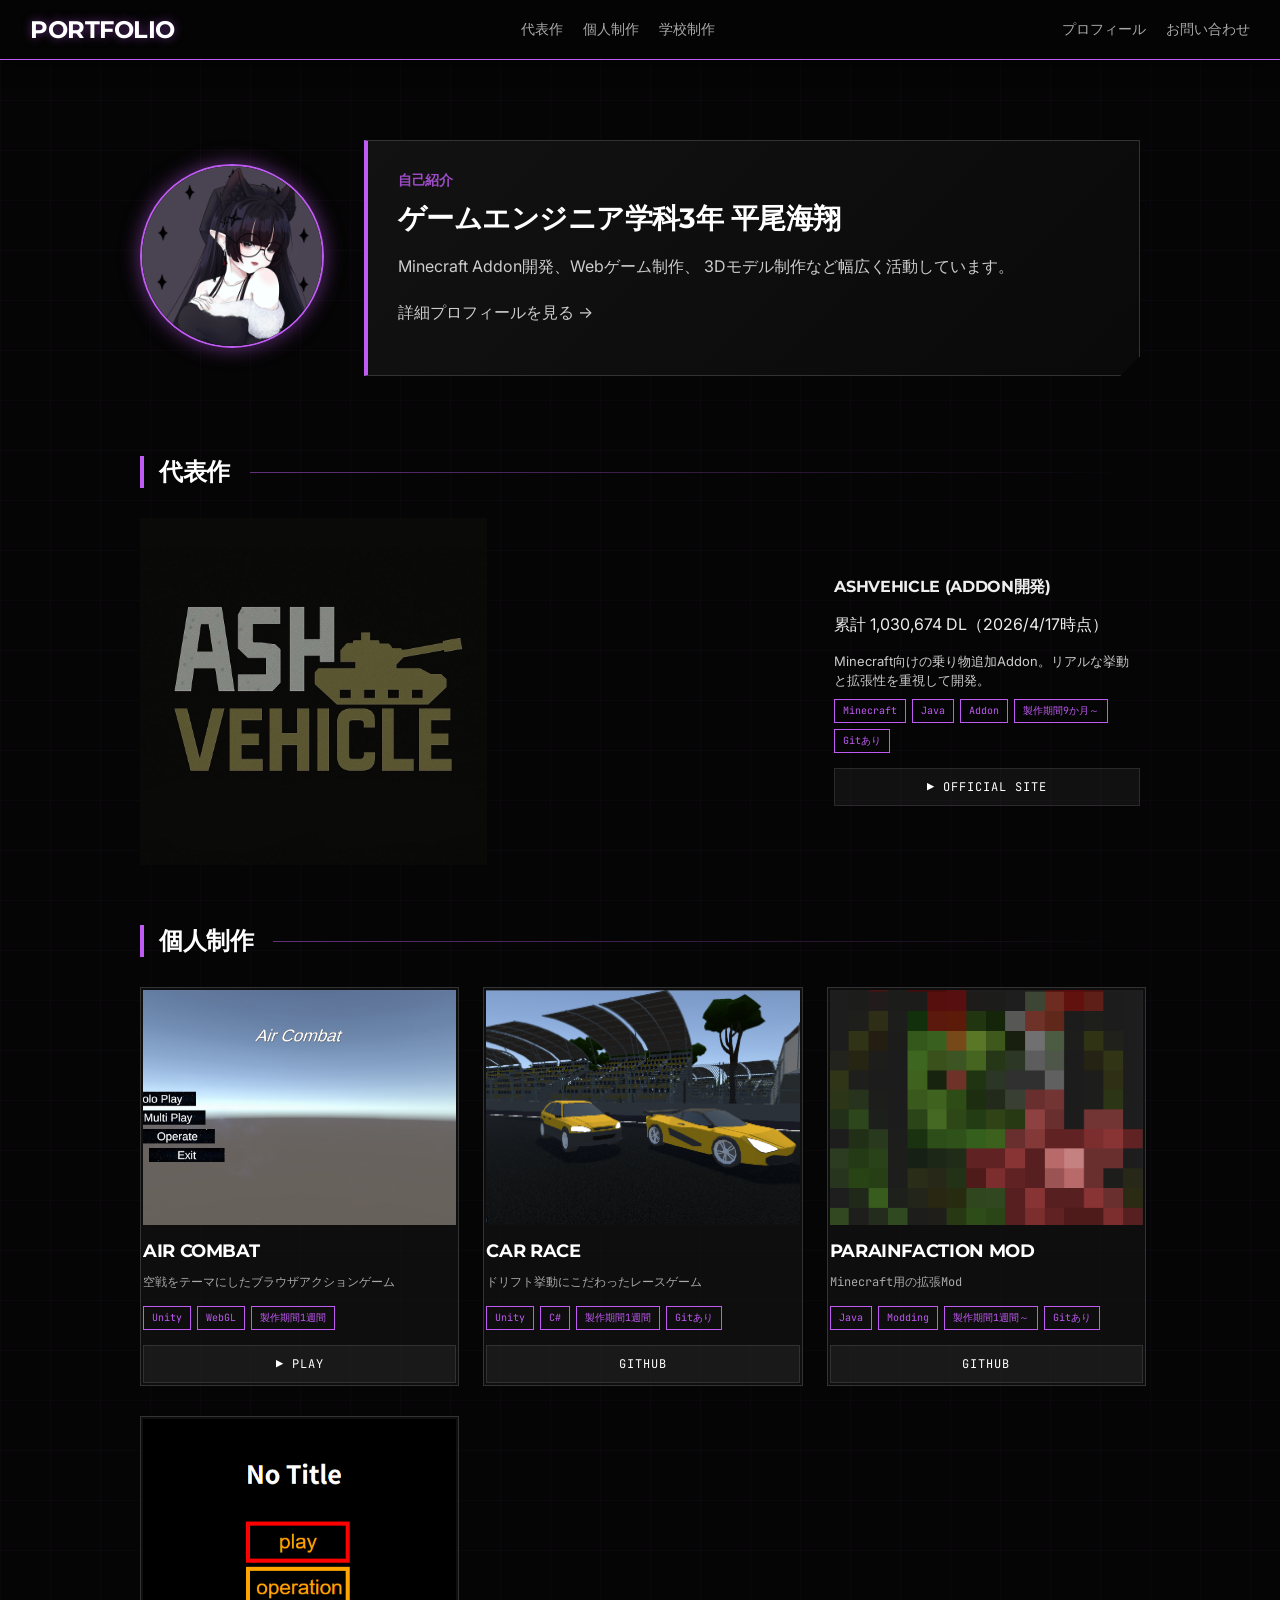
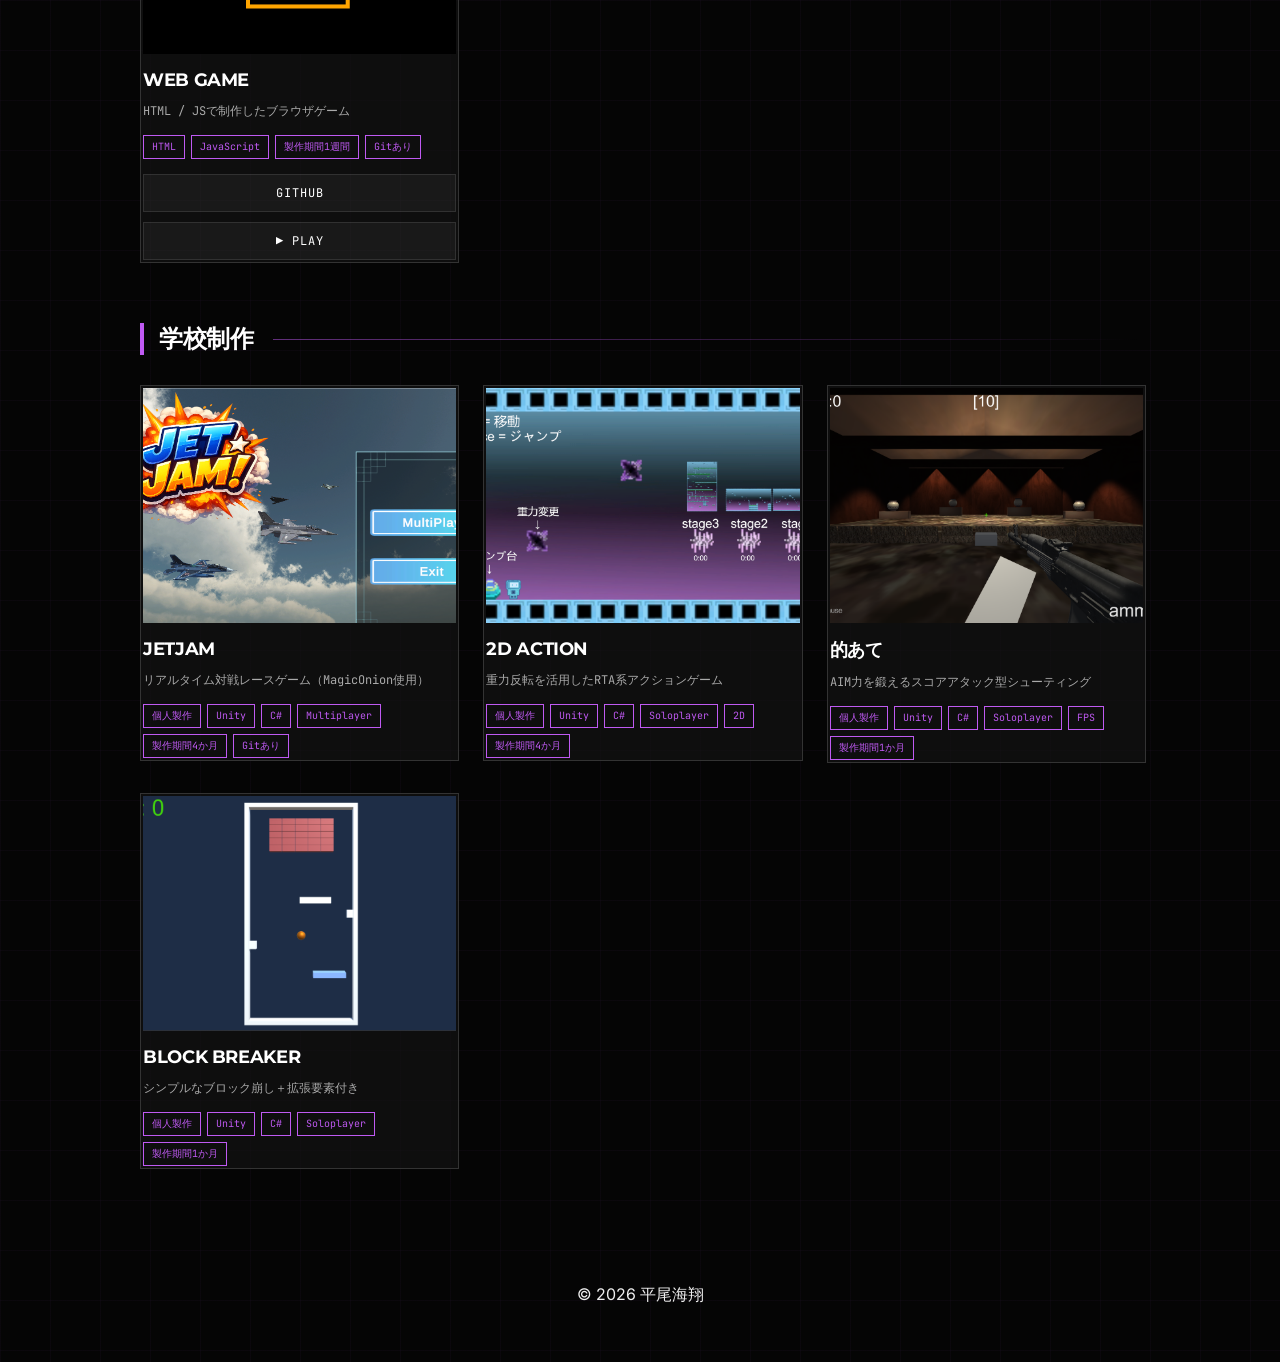
==== commit 289dcd26: "細かい部分の調整" ====
--- a/index.html
+++ b/index.html
@@ -21,6 +21,12 @@
       <div class="Title">
         <h1>Portfolio</h1>
       </div>
+
+      <nav class="Menu">
+        <a href="#featured">代表作</a>
+        <a href="#personal">個人制作</a>
+        <a href="#works">学校制作</a>
+      </nav>
 
       <nav class="Menu">
         <a href="Profile.html">プロフィール</a>
@@ -60,21 +66,22 @@
       </section>
 
       <!-- ===== 代表作（強調セクション） ===== -->
-     <section class="mywork animate-on-scroll">
+      <section id="featured" class="mywork animate-on-scroll">
         <h3>代表作</h3>
 
         <div class="featured-work">
-
           <div class="featured-image">
-            <img class="mywork-photo" src="photo/AshVhiecle.png" />
+            <img
+              class="mywork-photo"
+              src="photo/AshVhiecle.png"
+              style="width: 50%; height: 50%"
+            />
           </div>
 
           <div class="featured-content">
             <h4>AshVehicle (Addon開発)</h4>
 
-            <p class="achievement">
-              累計 945,247 DL（2026/4/16時点）
-            </p>
+            <p class="achievement">累計 1,030,674 DL（2026/4/17時点）</p>
 
             <p class="work-desc">
               Minecraft向けの乗り物追加Addon。リアルな挙動と拡張性を重視して開発。
@@ -82,134 +89,155 @@
 
             <div class="tag-container">
               <span class="tag">Minecraft</span>
+              <span class="tag">Java</span>
+              <span class="tag">Addon</span>
+              <span class="tag">製作期間9か月～</span>
+              <span class="tag">Gitあり</span>
+            </div>
+
+            <div class="link-container">
+              <a
+                href="https://ashviper.github.io/AshVehicle-site/"
+                target="_blank"
+                class="link-btn primary"
+              >
+                ▶ Official Site
+              </a>
+            </div>
+          </div>
+        </div>
+      </section>
+
+      <!-- ===== 個人制作 ===== -->
+      <section id="personal" class="mywork animate-on-scroll">
+        <h3>個人制作</h3>
+
+        <div class="mywork-list-main">
+          <!-- Air Combat -->
+          <div class="mywork-list">
+            <div class="image-wrapper">
+              <img class="mywork-photo" src="photo/AirCombat.png" />
+            </div>
+
+            <h4>Air Combat</h4>
+
+            <p class="work-desc">空戦をテーマにしたブラウザアクションゲーム</p>
+
+            <div class="tag-container">
+              <span class="tag">Unity</span>
+              <span class="tag">WebGL</span>
+              <span class="tag">製作期間1週間</span>
+            </div>
+
+            <div class="link-container">
+              <a
+                href="https://ashviper.github.io/AirfighterGame-Web/"
+                target="_blank"
+                class="link-btn primary"
+              >
+                ▶ Play
+              </a>
+            </div>
+          </div>
+
+          <!-- Car Race -->
+          <div class="mywork-list">
+            <div class="image-wrapper">
+              <img class="mywork-photo" src="photo/RaceGame.png" />
+            </div>
+
+            <h4>Car Race</h4>
+
+            <p class="work-desc">ドリフト挙動にこだわったレースゲーム</p>
+
+            <div class="tag-container">
+              <span class="tag">Unity</span>
+              <span class="tag">C#</span>
+              <span class="tag">製作期間1週間</span>
+              <span class="tag">Gitあり</span>
+            </div>
+
+            <div class="link-container">
+              <a
+                href="https://github.com/AshViper/SimpleDriftRace"
+                target="_blank"
+                class="link-btn"
+              >
+                GitHub
+              </a>
+            </div>
+          </div>
+
+          <!-- Parainfaction -->
+          <div class="mywork-list">
+            <div class="image-wrapper">
+              <img class="mywork-photo" src="photo/ParainfactionIcon.png" />
+            </div>
+
+            <h4>Parainfaction Mod</h4>
+
+            <p class="work-desc">Minecraft用の拡張Mod</p>
+
+            <div class="tag-container">
+              <span class="tag">Java</span>
+              <span class="tag">Modding</span>
+              <span class="tag">製作期間1週間～</span>
+              <span class="tag">Gitあり</span>
+            </div>
+
+            <div class="link-container">
+              <a
+                href="https://github.com/AshViper/ParaInfaction"
+                target="_blank"
+                class="link-btn"
+              >
+                GitHub
+              </a>
+            </div>
+          </div>
+
+          <!-- Web Game -->
+          <div class="mywork-list">
+            <div class="image-wrapper">
+              <img class="mywork-photo" src="photo/webGame1.png" />
+            </div>
+
+            <h4>Web Game</h4>
+
+            <p class="work-desc">HTML / JSで制作したブラウザゲーム</p>
+
+            <div class="tag-container">
+              <span class="tag">HTML</span>
               <span class="tag">JavaScript</span>
-              <span class="tag">Addon</span>
-            </div>
-
-            <div class="link-container">
-              <a href="https://ashviper.github.io/AshVehicle-site/" target="_blank" class="link-btn primary">
-                ▶ Official Site
-              </a>
-            </div>
-          </div>
-
+              <span class="tag">製作期間1週間</span>
+              <span class="tag">Gitあり</span>
+            </div>
+
+            <div class="link-container">
+              <a
+                href="https://github.com/AshViper9110/HTMLGame-test"
+                target="_blank"
+                class="link-btn"
+              >
+                GitHub
+              </a>
+              <a
+                href="https://ashviper9110.github.io/HTMLGame-test/"
+                target="_blank"
+                class="link-btn primary"
+              >
+                ▶ Play
+              </a>
+            </div>
+          </div>
         </div>
       </section>
 
-      <!-- ===== 個人制作 ===== -->
-      <section class="mywork animate-on-scroll">
-      <h3>個人制作</h3>
-
-      <div class="mywork-list-main">
-
-        <!-- Air Combat -->
-        <div class="mywork-list">
-          <div class="image-wrapper">
-            <img class="mywork-photo" src="photo/AirCombat.png" />
-          </div>
-
-          <h4>Air Combat</h4>
-
-          <p class="work-desc">
-            空戦をテーマにしたブラウザアクションゲーム
-          </p>
-
-          <div class="tag-container">
-            <span class="tag">JavaScript</span>
-            <span class="tag">WebGL</span>
-          </div>
-
-          <div class="link-container">
-            <a href="https://ashviper.github.io/AirfighterGame-Web/" target="_blank" class="link-btn primary">
-              ▶ Play
-            </a>
-          </div>
-        </div>
-
-        <!-- Car Race -->
-        <div class="mywork-list">
-          <div class="image-wrapper">
-            <img class="mywork-photo" src="photo/RaceGame.png" />
-          </div>
-
-          <h4>Car Race</h4>
-
-          <p class="work-desc">
-            ドリフト挙動にこだわったレースゲーム
-          </p>
-
-          <div class="tag-container">
-            <span class="tag">Unity</span>
-            <span class="tag">C#</span>
-          </div>
-
-          <div class="link-container">
-            <a href="https://github.com/AshViper/SimpleDriftRace" target="_blank" class="link-btn">
-              GitHub
-            </a>
-          </div>
-        </div>
-
-        <!-- Parainfaction -->
-        <div class="mywork-list">
-          <div class="image-wrapper">
-            <img class="mywork-photo" src="photo/ParainfactionIcon.png" />
-          </div>
-
-          <h4>Parainfaction Mod</h4>
-
-          <p class="work-desc">
-            Minecraft用の拡張Mod
-          </p>
-
-          <div class="tag-container">
-            <span class="tag">Java</span>
-            <span class="tag">Modding</span>
-          </div>
-
-          <div class="link-container">
-            <a href="https://github.com/AshViper/ParaInfaction" target="_blank" class="link-btn">
-              GitHub
-            </a>
-          </div>
-        </div>
-
-        <!-- Web Game -->
-        <div class="mywork-list">
-          <div class="image-wrapper">
-            <img class="mywork-photo" src="photo/webGame1.png" />
-          </div>
-
-          <h4>Web Game</h4>
-
-          <p class="work-desc">
-            HTML / JSで制作したブラウザゲーム
-          </p>
-
-          <div class="tag-container">
-            <span class="tag">HTML</span>
-            <span class="tag">JavaScript</span>
-          </div>
-
-          <div class="link-container">
-            <a href="https://github.com/AshViper9110/HTMLGame-test" target="_blank" class="link-btn">
-              GitHub
-            </a>
-            <a href="https://ashviper9110.github.io/HTMLGame-test/" target="_blank" class="link-btn primary">
-              ▶ Play
-            </a>
-          </div>
-        </div>
-
-      </div>
-    </section>
-
       <!-- ===== 作品（詳細ページあり） ===== -->
-      <section class="mywork animate-on-scroll">
-        <h3>作品</h3>
+      <section id="works" class="mywork animate-on-scroll">
+        <h3>学校制作</h3>
 
         <div class="mywork-list-main">
-          
           <!-- JetJam -->
           <a href="mywork4.html" class="work-link">
             <div class="mywork-list">
@@ -224,9 +252,58 @@
               </p>
 
               <div class="tag-container">
+                <span class="tag">個人製作</span>
                 <span class="tag">Unity</span>
                 <span class="tag">C#</span>
                 <span class="tag">Multiplayer</span>
+                <span class="tag">製作期間4か月</span>
+                <span class="tag">Gitあり</span>
+              </div>
+            </div>
+          </a>
+
+          <!-- 2D Action -->
+          <a href="mywork1.html" class="work-link">
+            <div class="mywork-list">
+              <div class="image-wrapper">
+                <img class="mywork-photo" src="photo/2dAction1.png" />
+              </div>
+
+              <h4>2D Action</h4>
+
+              <p class="work-desc">重力反転を活用したRTA系アクションゲーム</p>
+
+              <div class="tag-container">
+                <span class="tag">個人製作</span>
+                <span class="tag">Unity</span>
+                <span class="tag">C#</span>
+                <span class="tag">Soloplayer</span>
+                <span class="tag">2D</span>
+                <span class="tag">製作期間4か月</span>
+              </div>
+            </div>
+          </a>
+
+          <!-- 的あて -->
+          <a href="mywork2.html" class="work-link">
+            <div class="mywork-list">
+              <div class="image-wrapper">
+                <img class="mywork-photo" src="photo/matoate1.png" />
+              </div>
+
+              <h4>的あて</h4>
+
+              <p class="work-desc">
+                AIM力を鍛えるスコアアタック型シューティング
+              </p>
+
+              <div class="tag-container">
+                <span class="tag">個人製作</span>
+                <span class="tag">Unity</span>
+                <span class="tag">C#</span>
+                <span class="tag">Soloplayer</span>
+                <span class="tag">FPS</span>
+                <span class="tag">製作期間1か月</span>
               </div>
             </div>
           </a>
@@ -240,57 +317,17 @@
 
               <h4>Block Breaker</h4>
 
-              <p class="work-desc">
-                シンプルなブロック崩し＋拡張要素付き
-              </p>
+              <p class="work-desc">シンプルなブロック崩し＋拡張要素付き</p>
 
               <div class="tag-container">
+                <span class="tag">個人製作</span>
                 <span class="tag">Unity</span>
                 <span class="tag">C#</span>
+                <span class="tag">Soloplayer</span>
+                <span class="tag">製作期間1か月</span>
               </div>
             </div>
           </a>
-
-          <!-- 的あて -->
-          <a href="mywork2.html" class="work-link">
-            <div class="mywork-list">
-              <div class="image-wrapper">
-                <img class="mywork-photo" src="photo/matoate1.png" />
-              </div>
-
-              <h4>的あて</h4>
-
-              <p class="work-desc">
-                AIM力を鍛えるスコアアタック型シューティング
-              </p>
-
-              <div class="tag-container">
-                <span class="tag">Unity</span>
-                <span class="tag">FPS</span>
-              </div>
-            </div>
-          </a>
-
-          <!-- 2D Action -->
-          <a href="mywork1.html" class="work-link">
-            <div class="mywork-list">
-              <div class="image-wrapper">
-                <img class="mywork-photo" src="photo/2dAction1.png" />
-              </div>
-
-              <h4>2D Action</h4>
-
-              <p class="work-desc">
-                重力反転を活用したRTA系アクションゲーム
-              </p>
-
-              <div class="tag-container">
-                <span class="tag">Unity</span>
-                <span class="tag">2D</span>
-              </div>
-            </div>
-          </a>
-
         </div>
       </section>
     </main>
--- a/css/main.css
+++ b/css/main.css
@@ -24,6 +24,12 @@
     linear-gradient(90deg, rgba(191, 90, 242, 0.03) 1px, transparent 1px);
   background-size: 50px 50px;
   min-height: 100vh;
+}
+
+.featured-work {
+  display: flex;
+  justify-content: center; /* 横中央 */
+  align-items: center; /* 縦中央（任意） */
 }
 
 /* --- Typography --- */
@@ -479,7 +485,7 @@
 .card:hover {
   border-color: var(--color-accent);
   transform: translateY(-3px);
-  box-shadow: 0 10px 25px rgba(0,0,0,0.4);
+  box-shadow: 0 10px 25px rgba(0, 0, 0, 0.4);
 }
 
 /* コーナー装飾（近未来風） */
@@ -596,4 +602,4 @@
 .work-section ul {
   padding-left: 20px;
   line-height: 1.6;
-}+}
